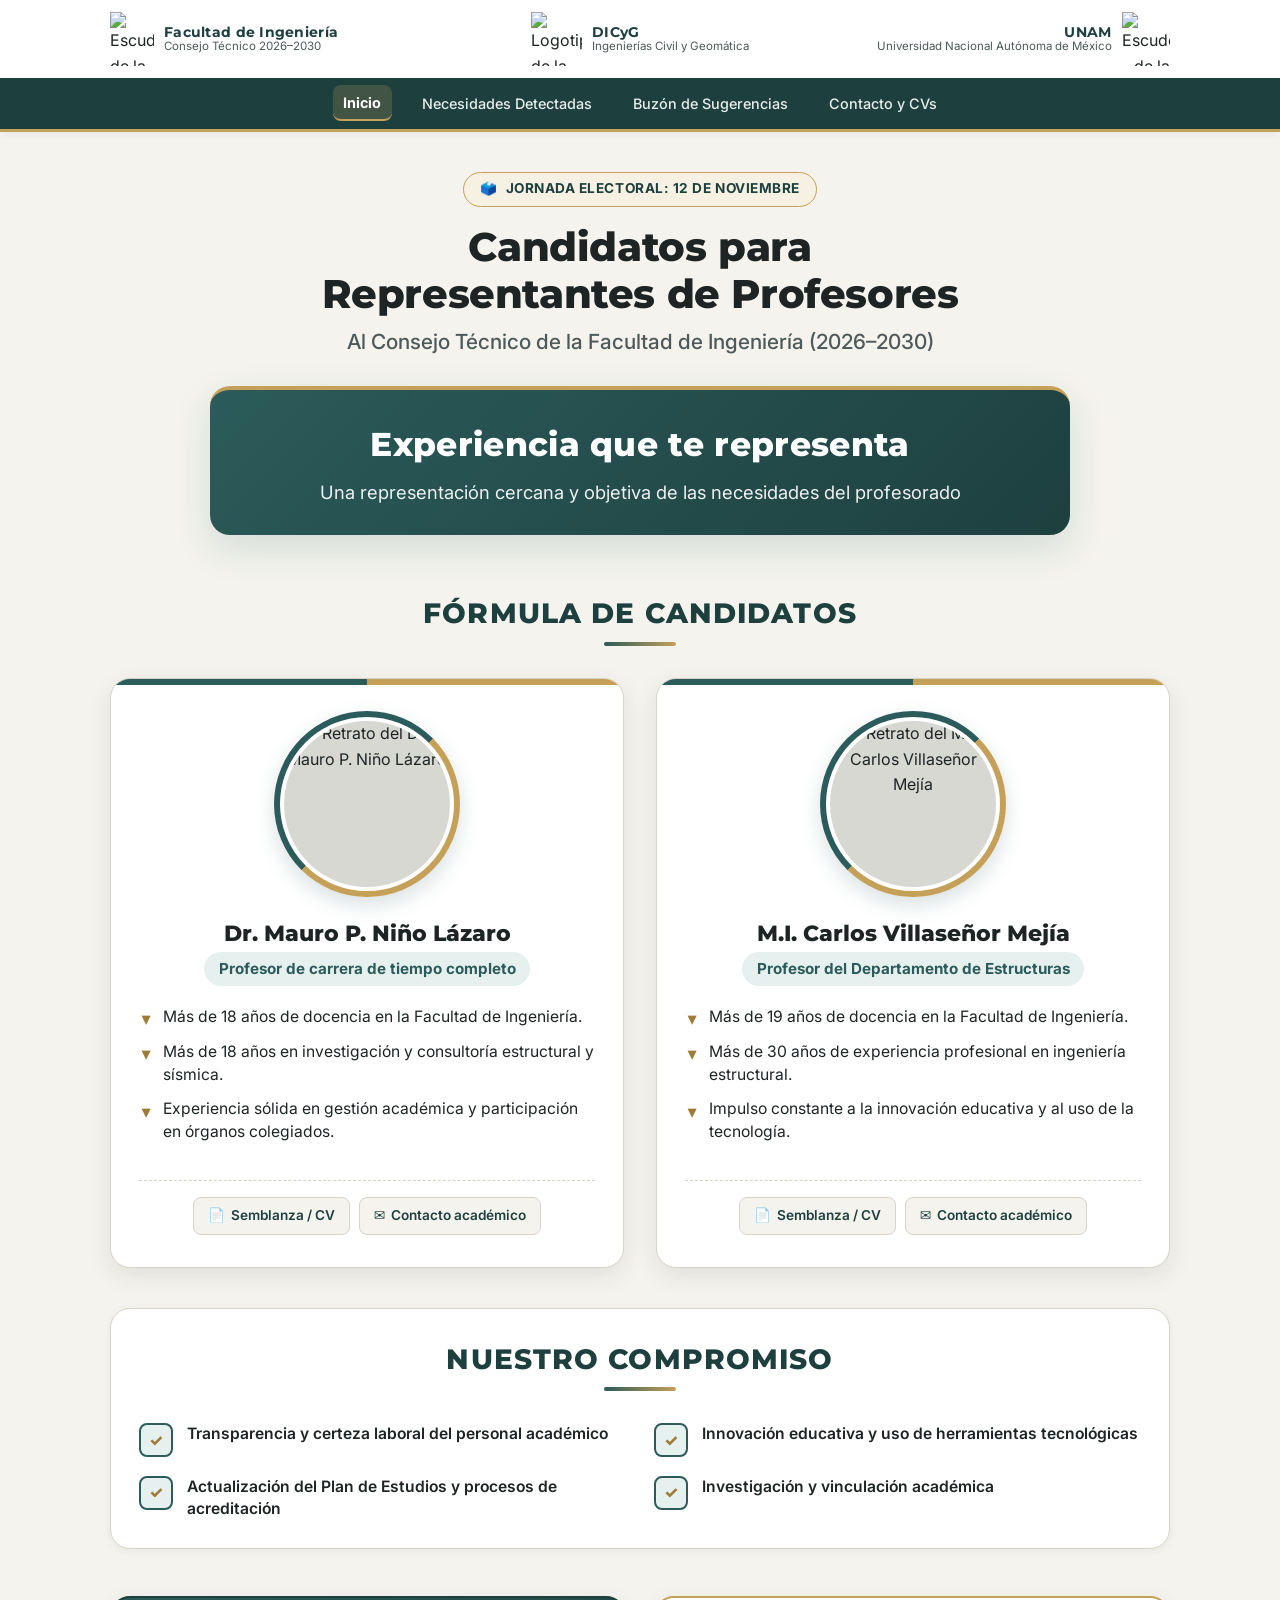
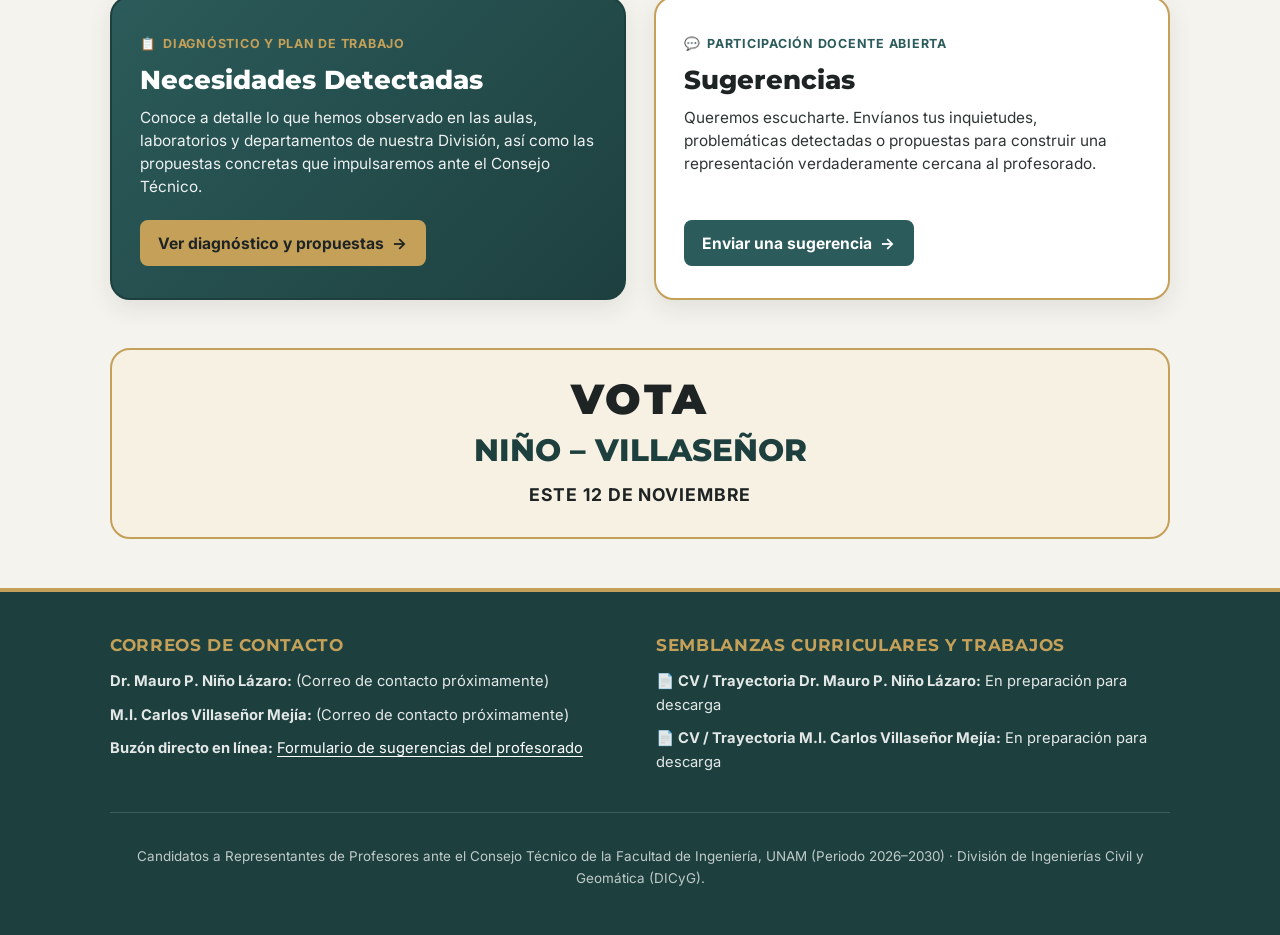
==== index.html @ a03ecf2c "Implementar micro-animaciones, hover states y scroll reveals fluidos" ====
<!DOCTYPE html>
<html lang="es-MX">
<head>
  <meta charset="UTF-8">
  <meta name="viewport" content="width=device-width, initial-scale=1.0">
  <title>Niño – Villaseñor | Candidatos a Representantes de Profesores al Consejo Técnico FI-UNAM (2026–2030)</title>
  <meta name="description" content="Dr. Mauro P. Niño Lázaro y M.I. Carlos Villaseñor Mejía, candidatos para Representantes de Profesores al Consejo Técnico de la Facultad de Ingeniería UNAM (2026-2030). Experiencia que te representa.">
  <link rel="preconnect" href="https://fonts.googleapis.com">
  <link rel="preconnect" href="https://fonts.gstatic.com" crossorigin>
  <link href="https://fonts.googleapis.com/css2?family=Inter:wght@400;500;600;700&family=Montserrat:wght@700;800;900&display=swap" rel="stylesheet">
  <link rel="stylesheet" href="css/styles.css">
</head>
<body>
  <a class="skip-link" href="#contenido-principal">Saltar al contenido principal</a>

  <!-- 1. ENCABEZADO INSTITUCIONAL: Logos FI | DICyG | UNAM -->
  <header class="institutional-header">
    <div class="container logos-bar">
      <div class="logo-item logo-item--left">
        <img
          src="imagenes/fi.png"
          alt="Escudo de la Facultad de Ingeniería UNAM"
          class="logo-img"
          width="402"
          height="497"
        >
        <div class="logo-label">
          <strong>Facultad de Ingeniería</strong>
          <span>Consejo Técnico 2026–2030</span>
        </div>
      </div>

      <div class="logo-item logo-item--center">
        <img
          src="imagenes/dicyg.png"
          alt="Logotipo de la División de Ingenierías Civil y Geomática (DICyG)"
          class="logo-img"
          width="433"
          height="461"
        >
        <div class="logo-label">
          <strong>DICyG</strong>
          <span>Ingenierías Civil y Geomática</span>
        </div>
      </div>

      <div class="logo-item logo-item--right">
        <img
          src="imagenes/Escudo-UNAM-escalable.svg"
          alt="Escudo de la Universidad Nacional Autónoma de México"
          class="logo-img"
          width="1024"
          height="1151"
        >
        <div class="logo-label">
          <strong>UNAM</strong>
          <span>Universidad Nacional Autónoma de México</span>
        </div>
      </div>
    </div>

    <nav class="site-nav" aria-label="Navegación principal">
      <div class="container site-nav__inner">
        <a href="index.html" aria-current="page">Inicio</a>
        <a href="necesidades.html">Necesidades Detectadas</a>
        <a href="sugerencias.html">Buzón de Sugerencias</a>
        <a href="#contacto">Contacto y CVs</a>
      </div>
    </nav>
  </header>

  <main id="contenido-principal">
    <!-- 2. HERO / INFORMACIÓN DEL FLYER Y ESLOGAN -->
    <section class="hero container" aria-labelledby="titulo-campana">
      <div class="hero__eyebrow">
        <span aria-hidden="true">🗳️</span> Jornada Electoral: 12 de noviembre
      </div>
      <h1 id="titulo-campana" class="hero__title">
        Candidatos para Representantes de Profesores
      </h1>
      <p class="hero__subtitle">
        Al Consejo Técnico de la Facultad de Ingeniería (2026–2030)
      </p>

      <div class="slogan-banner">
        <h2 class="slogan-banner__title">Experiencia que te representa</h2>
        <p class="slogan-banner__text">
          Una representación cercana y objetiva de las necesidades del profesorado
        </p>
      </div>
    </section>

    <!-- 3. FICHAS DE CANDIDATOS: Foto arriba + Datos abajo -->
    <section class="candidates-section container" aria-labelledby="titulo-candidatos">
      <div class="section-heading">
        <h2 id="titulo-candidatos" class="section-heading__title">Fórmula de Candidatos</h2>
        <div class="section-heading__line" aria-hidden="true"></div>
      </div>

      <div class="candidates-grid">
        <!-- Candidato 1: Dr. Mauro P. Niño Lázaro -->
        <article class="candidate-card reveal reveal-delay-1">
          <div class="candidate-photo-wrap">
            <img
              src="imagenes/Drmaurop.png"
              alt="Retrato del Dr. Mauro P. Niño Lázaro"
              class="candidate-photo"
              fetchpriority="high"
              width="569"
              height="571"
            >
          </div>
          <h3 class="candidate-name">Dr. Mauro P. Niño Lázaro</h3>
          <p class="candidate-role">Profesor de carrera de tiempo completo</p>

          <ul class="candidate-bio-list">
            <li>Más de 18 años de docencia en la Facultad de Ingeniería.</li>
            <li>Más de 18 años en investigación y consultoría estructural y sísmica.</li>
            <li>Experiencia sólida en gestión académica y participación en órganos colegiados.</li>
          </ul>

          <div class="candidate-links">
            <!-- Reemplazar href cuando se cuente con el archivo PDF del CV y el correo definitivo -->
            <a href="#contacto" class="chip-link">
              <span aria-hidden="true">📄</span> Semblanza / CV
            </a>
            <a href="#contacto" class="chip-link">
              <span aria-hidden="true">✉️</span> Contacto académico
            </a>
          </div>
        </article>

        <!-- Candidato 2: M.I. Carlos Villaseñor Mejía -->
        <article class="candidate-card reveal reveal-delay-2">
          <div class="candidate-photo-wrap">
            <img
              src="imagenes/villasenor.jpg"
              alt="Retrato del M.I. Carlos Villaseñor Mejía"
              class="candidate-photo"
              width="133"
              height="130"
            >
          </div>
          <h3 class="candidate-name">M.I. Carlos Villaseñor Mejía</h3>
          <p class="candidate-role">Profesor del Departamento de Estructuras</p>

          <ul class="candidate-bio-list">
            <li>Más de 19 años de docencia en la Facultad de Ingeniería.</li>
            <li>Más de 30 años de experiencia profesional en ingeniería estructural.</li>
            <li>Impulso constante a la innovación educativa y al uso de la tecnología.</li>
          </ul>

          <div class="candidate-links">
            <!-- Reemplazar href cuando se cuente con el archivo PDF del CV y el correo definitivo -->
            <a href="#contacto" class="chip-link">
              <span aria-hidden="true">📄</span> Semblanza / CV
            </a>
            <a href="#contacto" class="chip-link">
              <span aria-hidden="true">✉️</span> Contacto académico
            </a>
          </div>
        </article>
      </div>
    </section>

    <!-- 4. RESUMEN DE NUESTRO COMPROMISO -->
    <section class="container" aria-labelledby="titulo-compromiso">
      <div class="commitments-strip reveal">
        <div class="section-heading">
          <h2 id="titulo-compromiso" class="section-heading__title">Nuestro Compromiso</h2>
          <div class="section-heading__line" aria-hidden="true"></div>
        </div>

        <div class="commitments-grid">
          <div class="commitment-item">
            <span class="commitment-icon" aria-hidden="true">✓</span>
            <p class="commitment-text">Transparencia y certeza laboral del personal académico</p>
          </div>
          <div class="commitment-item">
            <span class="commitment-icon" aria-hidden="true">✓</span>
            <p class="commitment-text">Innovación educativa y uso de herramientas tecnológicas</p>
          </div>
          <div class="commitment-item">
            <span class="commitment-icon" aria-hidden="true">✓</span>
            <p class="commitment-text">Actualización del Plan de Estudios y procesos de acreditación</p>
          </div>
          <div class="commitment-item">
            <span class="commitment-icon" aria-hidden="true">✓</span>
            <p class="commitment-text">Investigación y vinculación académica</p>
          </div>
        </div>
      </div>
    </section>

    <!-- 5. LOS DOS BOTONES PRINCIPALES (Necesidades Detectadas | Sugerencias) -->
    <section class="cta-buttons-section container" aria-labelledby="titulo-acciones">
      <h2 id="titulo-acciones" class="visually-hidden">Explora nuestras propuestas y participa</h2>

      <div class="cta-dual-grid">
        <!-- Botón 1: Necesidades Detectadas -->
        <a href="necesidades.html" class="action-card-btn action-card-btn--primary reveal reveal-delay-1">
          <div>
            <span class="action-card-btn__badge">
              <span aria-hidden="true">📋</span> Diagnóstico y Plan de Trabajo
            </span>
            <h3 class="action-card-btn__title">Necesidades Detectadas</h3>
            <p class="action-card-btn__desc">
              Conoce a detalle lo que hemos observado en las aulas, laboratorios y departamentos de nuestra División, así como las propuestas concretas que impulsaremos ante el Consejo Técnico.
            </p>
          </div>
          <span class="action-card-btn__cta">
            Ver diagnóstico y propuestas <span aria-hidden="true">→</span>
          </span>
        </a>

        <!-- Botón 2: Sugerencias -->
        <a href="sugerencias.html" class="action-card-btn action-card-btn--secondary reveal reveal-delay-2">
          <div>
            <span class="action-card-btn__badge">
              <span aria-hidden="true">💬</span> Participación Docente Abierta
            </span>
            <h3 class="action-card-btn__title">Sugerencias</h3>
            <p class="action-card-btn__desc">
              Queremos escucharte. Envíanos tus inquietudes, problemáticas detectadas o propuestas para construir una representación verdaderamente cercana al profesorado.
            </p>
          </div>
          <span class="action-card-btn__cta">
            Enviar una sugerencia <span aria-hidden="true">→</span>
          </span>
        </a>
      </div>
    </section>

    <!-- 6. LLAMADO AL VOTO -->
    <section class="container" aria-label="Recordatorio de jornada electoral">
      <div class="vote-callout reveal">
        <p class="vote-callout__vota">VOTA</p>
        <p class="vote-callout__names">NIÑO – VILLASEÑOR</p>
        <p class="vote-callout__date">Este 12 de noviembre</p>
      </div>
    </section>
  </main>

  <!-- 7. PIE DE PÁGINA: Correos de contacto y CVs / Trabajos -->
  <footer id="contacto" class="site-footer">
    <div class="container">
      <div class="footer-grid">
        <div class="footer-col">
          <h3>Correos de Contacto</h3>
          <!-- INSTRUCCIÓN: Reemplaza los correos provisionales por los oficiales cuando los tengas -->
          <ul class="footer-contact-list">
            <li>
              <strong>Dr. Mauro P. Niño Lázaro:</strong>
              <span>(Correo de contacto próximamente)</span>
            </li>
            <li>
              <strong>M.I. Carlos Villaseñor Mejía:</strong>
              <span>(Correo de contacto próximamente)</span>
            </li>
            <li>
              <strong>Buzón directo en línea:</strong>
              <a href="sugerencias.html">Formulario de sugerencias del profesorado</a>
            </li>
          </ul>
        </div>

        <div class="footer-col">
          <h3>Semblanzas Curriculares y Trabajos</h3>
          <!-- INSTRUCCIÓN: Coloca los archivos PDF en una carpeta documentos/ y actualiza el atributo href -->
          <ul class="footer-contact-list">
            <li>
              <span aria-hidden="true">📄</span>
              <strong>CV / Trayectoria Dr. Mauro P. Niño Lázaro:</strong>
              <span>En preparación para descarga</span>
            </li>
            <li>
              <span aria-hidden="true">📄</span>
              <strong>CV / Trayectoria M.I. Carlos Villaseñor Mejía:</strong>
              <span>En preparación para descarga</span>
            </li>
          </ul>
        </div>
      </div>

      <div class="footer-bottom">
        <p>
          Candidatos a Representantes de Profesores ante el Consejo Técnico de la Facultad de Ingeniería, UNAM (Periodo 2026–2030) · División de Ingenierías Civil y Geomática (DICyG).
        </p>
      </div>
    </div>
  </footer>

  <script src="js/main.js" defer></script>
</body>
</html>
---- css/styles.css ----
/* ==========================================================================
   Candidatura Consejo Técnico FI-UNAM (2026-2030) | Niño – Villaseñor
   Identidad visual basada en el flyer oficial de campaña
   ========================================================================== */

:root {
  /* Paleta oficial del flyer */
  --bg-cream: #f4f3ee;
  --bg-card: #ffffff;
  --bg-subtle: #eae8df;
  --teal-primary: #2b5b5a;
  --teal-dark: #1d403f;
  --teal-light: #e6f0ef;
  --gold-accent: #c5a059;
  --gold-dark: #9e7b36;
  --gold-light: #f7f1e3;
  --unam-red: #c8102e;
  --text-main: #1e2424;
  --text-muted: #4e5959;
  --border-color: #d6d3c7;

  /* Estados de validación (Modern Web Guidance) */
  --error-color: #d93025;
  --error-bg: #fce8e6;
  --valid-color: #188038;
  --focus-ring: #1d403f;

  /* Tipografía y espaciado */
  --font-sans: 'Inter', system-ui, -apple-system, BlinkMacSystemFont, 'Segoe UI', Roboto, sans-serif;
  --font-display: 'Montserrat', system-ui, -apple-system, BlinkMacSystemFont, 'Segoe UI', sans-serif;
  --radius-sm: 8px;
  --radius-md: 14px;
  --radius-lg: 20px;
  --shadow-sm: 0 2px 8px rgba(30, 36, 36, 0.06);
  --shadow-md: 0 8px 24px rgba(30, 36, 36, 0.09);
  --shadow-lg: 0 14px 36px rgba(43, 91, 90, 0.15);
  --max-width: 1060px;
}

*,
*::before,
*::after {
  box-sizing: border-box;
}

html {
  scroll-behavior: smooth;
  scroll-padding-block-start: 5rem;
}

body {
  margin: 0;
  font-family: var(--font-sans);
  font-size: 1rem;
  line-height: 1.6;
  color: var(--text-main);
  background-color: var(--bg-cream);
  -webkit-font-smoothing: antialiased;
}

/* Accesibilidad: Enlace para saltar al contenido */
.skip-link {
  position: absolute;
  inset-block-start: -100px;
  inset-inline-start: 1rem;
  background: var(--teal-dark);
  color: #ffffff;
  padding: 0.75rem 1.25rem;
  border-radius: var(--radius-sm);
  text-decoration: none;
  font-weight: 600;
  z-index: 1000;
  transition: inset-block-start 0.2s ease;
}

.skip-link:focus {
  inset-block-start: 1rem;
}

/* Utilidad canónica .visually-hidden (Modern Web Guidance `forms`) */
.visually-hidden {
  position: absolute;
  clip-path: inset(50%);
  overflow: hidden;
  width: 1px;
  height: 1px;
  margin: -1px;
  padding: 0;
  border: 0;
  white-space: nowrap;
}

/* Contenedor general */
.container {
  width: min(100% - 2rem, var(--max-width));
  margin-inline: auto;
}

/* ==========================================================================
   1. Barra Superior Institucional (Logos: FI | DICyG | UNAM)
   ========================================================================== */
.institutional-header {
  background-color: var(--bg-card);
  border-block-end: 3px solid var(--gold-accent);
  box-shadow: var(--shadow-sm);
  position: sticky;
  inset-block-start: 0;
  z-index: 100;
}

.logos-bar {
  display: grid;
  grid-template-columns: 1fr auto 1fr;
  align-items: center;
  gap: 1rem;
  padding-block: 0.75rem;
}

.logo-item {
  display: flex;
  align-items: center;
  gap: 0.65rem;
  text-decoration: none;
  color: var(--text-main);
  transition: transform 0.25s cubic-bezier(0.16, 1, 0.3, 1);
}

.logo-item:hover {
  transform: translateY(-2px);
}

.logo-item--left {
  justify-self: start;
}

.logo-item--center {
  justify-self: center;
}

.logo-item--right {
  justify-self: end;
  flex-direction: row-reverse;
  text-align: right;
}

.logo-img {
  width: auto;
  height: 54px;
  object-fit: contain;
  display: block;
  transition: transform 0.25s cubic-bezier(0.16, 1, 0.3, 1);
}

.logo-item:hover .logo-img {
  transform: scale(1.06);
}

.logo-label {
  display: flex;
  flex-direction: column;
  line-height: 1.2;
}

.logo-label strong {
  font-family: var(--font-display);
  font-size: 0.85rem;
  font-weight: 700;
  letter-spacing: 0.02em;
  color: var(--teal-dark);
}

.logo-label span {
  font-size: 0.72rem;
  color: var(--text-muted);
}

/* Sub-barra de navegación rápida */
.site-nav {
  background-color: var(--teal-dark);
  color: #ffffff;
  font-size: 0.9rem;
}

.site-nav__inner {
  display: flex;
  align-items: center;
  justify-content: center;
  flex-wrap: wrap;
  gap: 0.25rem 1.25rem;
  padding-block: 0.45rem;
}

.site-nav a {
  color: rgba(255, 255, 255, 0.9);
  text-decoration: none;
  padding: 0.35rem 0.65rem;
  border-radius: var(--radius-sm);
  font-weight: 500;
  transition: background-color 0.2s ease, color 0.2s ease;
}

.site-nav a:hover,
.site-nav a[aria-current="page"] {
  background-color: rgba(197, 160, 89, 0.22);
  color: #ffffff;
}

.site-nav a[aria-current="page"] {
  font-weight: 700;
  border-block-end: 2px solid var(--gold-accent);
}

/* ==========================================================================
   Micro-animaciones, Transiciones Fluidas y Scroll Reveals
   Cumple con Modern Web Guidance: `motion`, `scroll-entry-exit-effects`
   ========================================================================== */

@keyframes fadeInUp {
  from {
    opacity: 0;
    transform: translateY(22px);
  }
  to {
    opacity: 1;
    transform: translateY(0);
  }
}

@keyframes fadeIn {
  from {
    opacity: 0;
  }
  to {
    opacity: 1;
  }
}

@keyframes floatGentle {
  0%, 100% {
    transform: translateY(0);
  }
  50% {
    transform: translateY(-3px);
  }
}

@keyframes pulseBorder {
  0%, 100% {
    border-color: var(--gold-accent);
    box-shadow: 0 4px 18px rgba(197, 160, 89, 0.2);
  }
  50% {
    border-color: var(--gold-dark);
    box-shadow: 0 8px 24px rgba(197, 160, 89, 0.38);
  }
}

/* Scroll Reveal System */
.reveal {
  opacity: 0;
  transform: translateY(28px);
  transition: opacity 0.65s cubic-bezier(0.16, 1, 0.3, 1),
              transform 0.65s cubic-bezier(0.16, 1, 0.3, 1);
  will-change: opacity, transform;
}

.reveal.is-revealed {
  opacity: 1;
  transform: translateY(0);
}

.reveal-delay-1 { transition-delay: 0.12s; }
.reveal-delay-2 { transition-delay: 0.24s; }
.reveal-delay-3 { transition-delay: 0.36s; }

/* 2. Hero / Encabezado del Flyer y Eslogan */
.hero {
  padding-block: 2.5rem 1.5rem;
  text-align: center;
  position: relative;
}

.hero__eyebrow {
  display: inline-flex;
  align-items: center;
  gap: 0.5rem;
  background-color: var(--gold-light);
  color: var(--teal-dark);
  border: 1px solid var(--gold-accent);
  padding: 0.35rem 1rem;
  border-radius: 999px;
  font-size: 0.85rem;
  font-weight: 700;
  letter-spacing: 0.04em;
  text-transform: uppercase;
  margin-block-end: 1rem;
  animation: fadeIn 0.6s ease-out backwards, floatGentle 4s ease-in-out infinite 0.7s;
}

.hero__title {
  font-family: var(--font-display);
  font-size: clamp(1.65rem, 3.8vw, 2.5rem);
  font-weight: 800;
  line-height: 1.18;
  color: var(--text-main);
  margin: 0 auto 0.5rem;
  max-width: 24ch;
  letter-spacing: -0.01em;
  animation: fadeInUp 0.7s cubic-bezier(0.16, 1, 0.3, 1) backwards;
  animation-delay: 0.1s;
}

.hero__subtitle {
  font-size: clamp(1.05rem, 2.2vw, 1.3rem);
  color: var(--text-muted);
  margin: 0 auto 1.75rem;
  max-width: 48ch;
  font-weight: 500;
  animation: fadeInUp 0.7s cubic-bezier(0.16, 1, 0.3, 1) backwards;
  animation-delay: 0.2s;
}

/* Franja verde petróleo del flyer ("Experiencia que te representa") */
.slogan-banner {
  background: linear-gradient(135deg, var(--teal-primary) 0%, var(--teal-dark) 100%);
  color: #ffffff;
  padding: 1.75rem 1.5rem;
  border-radius: var(--radius-lg);
  box-shadow: var(--shadow-lg);
  border-block-start: 4px solid var(--gold-accent);
  max-width: 860px;
  margin-inline: auto;
  animation: fadeInUp 0.8s cubic-bezier(0.16, 1, 0.3, 1) backwards;
  animation-delay: 0.3s;
  transition: transform 0.3s ease, box-shadow 0.3s ease;
}

.slogan-banner:hover {
  transform: translateY(-3px);
  box-shadow: 0 16px 42px rgba(43, 91, 90, 0.25);
}

.slogan-banner__title {
  font-family: var(--font-display);
  font-size: clamp(1.45rem, 3vw, 2.05rem);
  font-weight: 800;
  margin: 0 0 0.45rem;
  letter-spacing: 0.01em;
}

.slogan-banner__text {
  font-size: clamp(1rem, 2vw, 1.15rem);
  margin: 0;
  color: rgba(255, 255, 255, 0.92);
  max-width: 54ch;
  margin-inline: auto;
}

/* ==========================================================================
   3. Tarjetas de Candidatos (Foto arriba + Datos abajo)
   ========================================================================== */
.candidates-section {
  padding-block: 2rem 2.5rem;
}

.section-heading {
  text-align: center;
  margin-block-end: 2rem;
}

.section-heading__title {
  font-family: var(--font-display);
  font-size: clamp(1.35rem, 2.6vw, 1.75rem);
  font-weight: 800;
  color: var(--teal-dark);
  margin: 0 0 0.35rem;
  text-transform: uppercase;
  letter-spacing: 0.04em;
}

.section-heading__line {
  width: 72px;
  height: 4px;
  background: linear-gradient(90deg, var(--teal-primary), var(--gold-accent));
  margin-inline: auto;
  border-radius: 2px;
}

.candidates-grid {
  display: grid;
  grid-template-columns: repeat(2, 1fr);
  gap: 2rem;
  align-items: stretch;
}

.candidate-card {
  background-color: var(--bg-card);
  border-radius: var(--radius-lg);
  border: 1px solid var(--border-color);
  box-shadow: var(--shadow-md);
  padding: 2rem 1.75rem;
  display: flex;
  flex-direction: column;
  align-items: center;
  text-align: center;
  position: relative;
  overflow: hidden;
  transition: transform 0.3s cubic-bezier(0.16, 1, 0.3, 1),
              box-shadow 0.3s ease,
              border-color 0.3s ease;
}

.candidate-card::before {
  content: "";
  position: absolute;
  inset-block-start: 0;
  inset-inline: 0;
  height: 6px;
  background: linear-gradient(90deg, var(--teal-primary) 50%, var(--gold-accent) 50%);
  transition: height 0.25s ease;
}

.candidate-card:hover {
  transform: translateY(-6px);
  box-shadow: 0 16px 36px rgba(43, 91, 90, 0.18);
  border-color: var(--gold-accent);
}

.candidate-card:hover::before {
  height: 8px;
}

/* Contenedor de retrato con marco inspirado en el hexágono bicolor del flyer */
.candidate-photo-wrap {
  position: relative;
  width: 186px;
  height: 186px;
  margin-block-end: 1.35rem;
  padding: 6px;
  border-radius: 50%;
  background: linear-gradient(135deg, var(--teal-primary) 0%, var(--teal-primary) 50%, var(--gold-accent) 50%, var(--gold-accent) 100%);
  box-shadow: 0 8px 20px rgba(43, 91, 90, 0.18);
  transition: transform 0.35s cubic-bezier(0.16, 1, 0.3, 1),
              box-shadow 0.35s ease;
}

.candidate-card:hover .candidate-photo-wrap {
  transform: scale(1.04);
  box-shadow: 0 14px 28px rgba(43, 91, 90, 0.26);
}

.candidate-photo {
  width: 100%;
  height: 100%;
  border-radius: 50%;
  object-fit: cover;
  background-color: #d8d8d2;
  border: 4px solid var(--bg-card);
  display: block;
  transition: transform 0.35s ease;
}

.candidate-card:hover .candidate-photo {
  transform: scale(1.02);
}

.candidate-name {
  font-family: var(--font-display);
  font-size: 1.4rem;
  font-weight: 800;
  color: var(--text-main);
  margin: 0 0 0.35rem;
  line-height: 1.25;
}

.candidate-role {
  font-size: 0.95rem;
  font-weight: 700;
  color: var(--teal-primary);
  background-color: var(--teal-light);
  padding: 0.3rem 0.9rem;
  border-radius: 999px;
  margin: 0 0 1.25rem;
}

/* Lista de datos / trayectoria debajo de la foto */
.candidate-bio-list {
  list-style: none;
  padding: 0;
  margin: 0 0 1.5rem;
  text-align: left;
  width: 100%;
  flex-grow: 1;
}

.candidate-bio-list li {
  position: relative;
  padding-inline-start: 1.5rem;
  margin-block-end: 0.75rem;
  font-size: 0.98rem;
  color: var(--text-main);
  line-height: 1.45;
}

.candidate-bio-list li::before {
  content: "▾";
  position: absolute;
  inset-inline-start: 0.15rem;
  inset-block-start: -0.05rem;
  color: var(--gold-dark);
  font-size: 1.15rem;
  font-weight: 700;
}

/* Pie de cada tarjeta: enlaces a CV y contacto */
.candidate-links {
  display: flex;
  flex-wrap: wrap;
  gap: 0.6rem;
  justify-content: center;
  width: 100%;
  padding-block-start: 1rem;
  border-block-start: 1px dashed var(--border-color);
}

.chip-link {
  display: inline-flex;
  align-items: center;
  gap: 0.4rem;
  font-size: 0.85rem;
  font-weight: 600;
  padding: 0.45rem 0.85rem;
  border-radius: var(--radius-sm);
  text-decoration: none;
  color: var(--teal-dark);
  background-color: var(--bg-cream);
  border: 1px solid var(--border-color);
  transition: background-color 0.2s ease, border-color 0.2s ease;
}

.chip-link:hover {
  background-color: var(--gold-light);
  border-color: var(--gold-accent);
}

/* ==========================================================================
   4. Resumen de "Nuestro Compromiso" (4 Ejes del Flyer)
   ========================================================================== */
.commitments-strip {
  background-color: var(--bg-card);
  border-radius: var(--radius-lg);
  border: 1px solid var(--border-color);
  padding: 1.75rem;
  margin-block-end: 2.5rem;
  box-shadow: var(--shadow-sm);
}

.commitments-grid {
  display: grid;
  grid-template-columns: repeat(2, 1fr);
  gap: 1.15rem 1.75rem;
}

.commitment-item {
  display: flex;
  align-items: flex-start;
  gap: 0.85rem;
  transition: transform 0.25s ease;
}

.commitment-item:hover {
  transform: translateX(4px);
}

.commitment-icon {
  flex-shrink: 0;
  width: 34px;
  height: 34px;
  border-radius: 8px;
  background-color: var(--teal-light);
  border: 2px solid var(--teal-primary);
  color: var(--gold-dark);
  display: inline-flex;
  align-items: center;
  justify-content: center;
  font-weight: 800;
  font-size: 1rem;
  transition: transform 0.25s cubic-bezier(0.16, 1, 0.3, 1),
              background-color 0.25s ease,
              border-color 0.25s ease,
              color 0.25s ease;
}

.commitment-item:hover .commitment-icon {
  transform: scale(1.15) rotate(6deg);
  background-color: var(--gold-light);
  border-color: var(--gold-accent);
  color: var(--teal-dark);
}

.commitment-text {
  font-size: 0.98rem;
  font-weight: 600;
  color: var(--text-main);
  margin: 0;
  line-height: 1.4;
}

/* ==========================================================================
   5. Los 2 Botones Principales (Necesidades Detectadas | Sugerencias)
   ========================================================================== */
.cta-buttons-section {
  padding-block: 0.5rem 3rem;
}

.cta-dual-grid {
  display: grid;
  grid-template-columns: repeat(2, 1fr);
  gap: 1.75rem;
}

.action-card-btn {
  display: flex;
  flex-direction: column;
  justify-content: space-between;
  text-decoration: none;
  padding: 2rem 1.75rem;
  border-radius: var(--radius-lg);
  transition: transform 0.3s cubic-bezier(0.16, 1, 0.3, 1),
              box-shadow 0.3s ease;
  min-height: 220px;
  position: relative;
  overflow: hidden;
}

.action-card-btn--primary {
  background: linear-gradient(135deg, var(--teal-primary) 0%, var(--teal-dark) 100%);
  color: #ffffff;
  border: 2px solid var(--teal-dark);
  box-shadow: var(--shadow-md);
}

.action-card-btn--secondary {
  background-color: var(--bg-card);
  color: var(--text-main);
  border: 2px solid var(--gold-accent);
  box-shadow: var(--shadow-md);
}

.action-card-btn:hover {
  transform: translateY(-6px);
  box-shadow: 0 18px 40px rgba(43, 91, 90, 0.2);
}

.action-card-btn__badge {
  display: inline-flex;
  align-items: center;
  gap: 0.4rem;
  font-size: 0.78rem;
  font-weight: 700;
  text-transform: uppercase;
  letter-spacing: 0.06em;
  margin-block-end: 0.65rem;
  transition: transform 0.25s ease;
}

.action-card-btn:hover .action-card-btn__badge {
  transform: translateX(2px);
}

.action-card-btn--primary .action-card-btn__badge {
  color: var(--gold-accent);
}

.action-card-btn--secondary .action-card-btn__badge {
  color: var(--teal-primary);
}

.action-card-btn__title {
  font-family: var(--font-display);
  font-size: clamp(1.35rem, 2.5vw, 1.65rem);
  font-weight: 800;
  margin: 0 0 0.6rem;
  line-height: 1.2;
}

.action-card-btn__desc {
  font-size: 0.96rem;
  margin: 0 0 1.4rem;
  opacity: 0.92;
  line-height: 1.5;
}

.action-card-btn__cta {
  display: inline-flex;
  align-items: center;
  gap: 0.5rem;
  font-weight: 700;
  font-size: 0.98rem;
  padding: 0.65rem 1.15rem;
  border-radius: var(--radius-sm);
  align-self: flex-start;
  transition: transform 0.2s ease, background-color 0.2s ease;
}

.action-card-btn__cta span[aria-hidden="true"] {
  display: inline-block;
  transition: transform 0.25s cubic-bezier(0.16, 1, 0.3, 1);
}

.action-card-btn--primary .action-card-btn__cta {
  background-color: var(--gold-accent);
  color: #1e2424;
}

.action-card-btn--secondary .action-card-btn__cta {
  background-color: var(--teal-primary);
  color: #ffffff;
}

.action-card-btn:hover .action-card-btn__cta {
  transform: translateX(4px);
}

.action-card-btn:hover .action-card-btn__cta span[aria-hidden="true"] {
  transform: translateX(4px);
}

/* ==========================================================================
   6. Banner de Votación y Pie de Página (Correos + CVs)
   ========================================================================== */
.vote-callout {
  text-align: center;
  background-color: var(--gold-light);
  border: 2px solid var(--gold-accent);
  border-radius: var(--radius-lg);
  padding: 1.75rem 1.25rem;
  margin-block-end: 3rem;
  animation: pulseBorder 4s ease-in-out infinite;
  transition: transform 0.3s ease, box-shadow 0.3s ease;
}

.vote-callout:hover {
  transform: translateY(-3px) scale(1.01);
}

.vote-callout__vota {
  font-family: var(--font-display);
  font-size: clamp(1.8rem, 4vw, 2.6rem);
  font-weight: 900;
  color: var(--text-main);
  letter-spacing: 0.06em;
  margin: 0;
  line-height: 1.05;
}

.vote-callout__names {
  font-family: var(--font-display);
  font-size: clamp(1.35rem, 3vw, 1.95rem);
  font-weight: 800;
  color: var(--teal-dark);
  margin: 0.25rem 0;
}

.vote-callout__date {
  font-size: 1.1rem;
  font-weight: 700;
  color: var(--text-main);
  letter-spacing: 0.05em;
  text-transform: uppercase;
  margin: 0.35rem 0 0;
}

.site-footer {
  background-color: var(--teal-dark);
  color: rgba(255, 255, 255, 0.88);
  padding-block: 2.5rem 2rem;
  border-block-start: 4px solid var(--gold-accent);
}

.footer-grid {
  display: grid;
  grid-template-columns: repeat(2, 1fr);
  gap: 2rem;
  margin-block-end: 1.75rem;
}

.footer-col h3 {
  font-family: var(--font-display);
  font-size: 1.05rem;
  color: var(--gold-accent);
  margin: 0 0 0.75rem;
  text-transform: uppercase;
  letter-spacing: 0.04em;
}

.footer-contact-list {
  list-style: none;
  padding: 0;
  margin: 0;
}

.footer-contact-list li {
  margin-block-end: 0.6rem;
  font-size: 0.92rem;
}

.footer-contact-list a {
  color: #ffffff;
  text-decoration: underline;
  text-underline-offset: 3px;
}

.footer-bottom {
  text-align: center;
  padding-block-start: 1.25rem;
  border-block-start: 1px solid rgba(255, 255, 255, 0.15);
  font-size: 0.84rem;
  color: rgba(255, 255, 255, 0.72);
}

/* ==========================================================================
   7. Páginas Internas: Necesidades Detectadas (`necesidades.html`)
   ========================================================================== */
.page-hero {
  background: linear-gradient(135deg, var(--teal-primary) 0%, var(--teal-dark) 100%);
  color: #ffffff;
  padding-block: 2.5rem;
  margin-block-end: 2.25rem;
  border-block-end: 4px solid var(--gold-accent);
}

.page-hero__back {
  display: inline-flex;
  align-items: center;
  gap: 0.4rem;
  color: var(--gold-light);
  text-decoration: none;
  font-size: 0.9rem;
  font-weight: 600;
  margin-block-end: 0.85rem;
}

.page-hero__back:hover {
  text-decoration: underline;
}

.page-hero__title {
  font-family: var(--font-display);
  font-size: clamp(1.6rem, 3.5vw, 2.3rem);
  font-weight: 800;
  margin: 0 0 0.5rem;
}

.page-hero__lead {
  font-size: 1.08rem;
  color: rgba(255, 255, 255, 0.92);
  max-width: 65ch;
  margin: 0;
}

.editorial-intro {
  background-color: var(--bg-card);
  border-inline-start: 5px solid var(--gold-accent);
  border-radius: var(--radius-md);
  padding: 1.5rem 1.75rem;
  margin-block-end: 2rem;
  box-shadow: var(--shadow-sm);
}

.editorial-intro p {
  margin: 0 0 0.85rem;
  font-size: 1.02rem;
}

.editorial-intro p:last-child {
  margin-block-end: 0;
}

.pillars-list {
  display: flex;
  flex-direction: column;
  gap: 1.5rem;
  margin-block-end: 2.5rem;
}

.pillar-card {
  background-color: var(--bg-card);
  border: 1px solid var(--border-color);
  border-radius: var(--radius-lg);
  padding: 1.75rem;
  box-shadow: var(--shadow-sm);
  transition: transform 0.3s cubic-bezier(0.16, 1, 0.3, 1),
              box-shadow 0.3s ease,
              border-color 0.3s ease;
}

.pillar-card:hover {
  transform: translateY(-4px);
  box-shadow: 0 14px 32px rgba(43, 91, 90, 0.14);
  border-color: var(--teal-primary);
}

.pillar-card__header {
  display: flex;
  align-items: center;
  gap: 0.9rem;
  margin-block-end: 1rem;
}

.pillar-card__num {
  width: 40px;
  height: 40px;
  border-radius: 10px;
  background-color: var(--teal-primary);
  color: #ffffff;
  font-family: var(--font-display);
  font-weight: 800;
  font-size: 1.1rem;
  display: inline-flex;
  align-items: center;
  justify-content: center;
  flex-shrink: 0;
  transition: transform 0.25s cubic-bezier(0.16, 1, 0.3, 1),
              background-color 0.25s ease,
              color 0.25s ease;
}

.pillar-card:hover .pillar-card__num {
  transform: scale(1.1) rotate(-4deg);
  background-color: var(--gold-accent);
  color: var(--text-main);
}

.pillar-card__title {
  font-family: var(--font-display);
  font-size: 1.25rem;
  font-weight: 800;
  color: var(--teal-dark);
  margin: 0;
}

.pillar-columns {
  display: grid;
  grid-template-columns: repeat(2, 1fr);
  gap: 1.25rem;
}

.pillar-box {
  padding: 1.15rem;
  border-radius: var(--radius-md);
}

.pillar-box--diagnosis {
  background-color: var(--bg-cream);
  border: 1px solid var(--border-color);
}

.pillar-box--proposal {
  background-color: var(--teal-light);
  border: 1px solid rgba(43, 91, 90, 0.25);
}

.pillar-box h3 {
  font-size: 0.88rem;
  text-transform: uppercase;
  letter-spacing: 0.05em;
  margin: 0 0 0.5rem;
  color: var(--teal-dark);
}

.pillar-box p,
.pillar-box ul {
  margin: 0;
  font-size: 0.95rem;
  color: var(--text-main);
}

.pillar-box ul {
  padding-inline-start: 1.2rem;
}

.pillar-box li {
  margin-block-end: 0.35rem;
}

/* ==========================================================================
   8. Formulario Integrado de Sugerencias (`sugerencias.html`)
   Cumple con Modern Web Guidance: `forms`, `validate-input-after-interaction`,
   `required-field-feedback` y `form-fields-automatically-fit-contents`
   ========================================================================== */
.form-card {
  background-color: var(--bg-card);
  border: 1px solid var(--border-color);
  border-radius: var(--radius-lg);
  padding: 2.25rem 2rem;
  box-shadow: var(--shadow-md);
  max-width: 720px;
  margin: 0 auto 3rem;
}

/* Incrustación de Google Forms */
.form-card--iframe {
  max-width: 820px;
  padding: 2rem 1.75rem;
}

.google-form-wrapper {
  position: relative;
  width: 100%;
  border-radius: var(--radius-md);
  overflow: hidden;
  background-color: #ffffff;
  border: 1px solid var(--border-color);
  box-shadow: inset 0 1px 3px rgba(0, 0, 0, 0.05);
}

.google-form-iframe {
  display: block;
  width: 100%;
  height: 850px;
  border: none;
  background-color: #ffffff;
}

.form-direct-link {
  text-align: center;
  margin-block-start: 1.25rem;
  font-size: 0.92rem;
  color: var(--text-muted);
}

.form-direct-link p {
  margin: 0;
}

.form-direct-link a {
  color: var(--teal-primary);
  font-weight: 600;
  text-decoration: underline;
  text-underline-offset: 3px;
}

.form-direct-link a:hover {
  color: var(--teal-dark);
}

@media (max-width: 600px) {
  .google-form-iframe {
    height: 1000px;
  }
}

/* Regla de proximidad Gestalt (`forms`): margen entre grupos > margen label-input */
.form-group {
  margin-block-end: 1.6rem;
}

.form-fieldset {
  border: 1px solid var(--border-color);
  border-radius: var(--radius-md);
  padding: 1.15rem 1.25rem;
  margin: 0 0 1.6rem;
  background-color: var(--bg-cream);
}

.form-fieldset legend {
  font-family: var(--font-display);
  font-weight: 700;
  font-size: 0.98rem;
  color: var(--teal-dark);
  padding-inline: 0.4rem;
}

.field-label {
  display: inline-block;
  font-weight: 700;
  font-size: 0.98rem;
  color: var(--text-main);
  margin-block-end: 0.25rem;
}

.required-star {
  color: var(--error-color);
  margin-inline-start: 0.15rem;
}

/* Hint siempre arriba del input para no ser tapado por popovers o teclado móvil */
.hint {
  display: block;
  color: var(--text-muted);
  font-size: 0.85rem;
  margin-block-end: 0.4rem;
}

/* Controles de texto con font-size >= 1rem y min-height >= 48px (`forms`) */
.form-input,
.form-textarea {
  font-family: var(--font-sans);
  font-size: 1rem;
  color: var(--text-main);
  background-color: #ffffff;
  border: 1.5px solid #8c9696;
  border-radius: var(--radius-sm);
  padding: 0.75rem 0.9rem;
  min-height: 48px;
  transition: border-color 0.15s ease, background-color 0.15s ease;
}

@media (pointer: coarse) {
  .form-input,
  .form-textarea {
    min-height: 52px;
  }
}

/* Auto-ajuste de campos (`form-fields-automatically-fit-contents`) */
.form-input {
  field-sizing: content;
  width: 100%;
  min-inline-size: 18ch;
  max-inline-size: 100%;
}

.form-textarea {
  field-sizing: content;
  height: auto;
  width: 100%;
  min-block-size: 4lh;
  max-block-size: 12lh;
  resize: vertical;
}

/* Foco de alto contraste accesible */
.form-input:focus-visible,
.form-textarea:focus-visible,
.radio-option input:focus-visible {
  outline: 3px solid var(--focus-ring);
  outline-offset: 2px;
}

/* Opciones radio visibles (1-5 opciones según matriz de decisión `forms`) */
.radio-grid {
  display: grid;
  grid-template-columns: repeat(auto-fit, minmax(210px, 1fr));
  gap: 0.65rem;
  margin-block-start: 0.35rem;
}

.radio-option {
  display: flex;
  align-items: center;
  gap: 0.6rem;
  background-color: #ffffff;
  border: 1.5px solid var(--border-color);
  border-radius: var(--radius-sm);
  padding: 0.65rem 0.85rem;
  min-height: 48px;
  cursor: pointer;
  font-weight: 500;
  font-size: 0.94rem;
  transition: border-color 0.15s ease, background-color 0.15s ease;
}

.radio-option:hover {
  border-color: var(--teal-primary);
  background-color: var(--teal-light);
}

.radio-option input[type="radio"] {
  accent-color: var(--teal-primary);
  width: 1.15rem;
  height: 1.15rem;
  margin: 0;
  flex-shrink: 0;
}

.radio-option:has(input:checked) {
  border-color: var(--teal-primary);
  background-color: var(--teal-light);
  font-weight: 700;
}

/* Validación diferida tras interacción (`:user-invalid` + fallback JS) */
.error-msg {
  display: none;
  color: var(--error-color);
  font-size: 0.875rem;
  font-weight: 600;
  margin-block-start: 0.35rem;
}

.form-input:user-invalid,
.form-textarea:user-invalid,
.form-input.user-invalid-fallback,
.form-textarea.user-invalid-fallback {
  border-color: var(--error-color);
  background-color: var(--error-bg);
}

.form-input:user-invalid + .error-msg,
.form-textarea:user-invalid + .error-msg,
.form-input.user-invalid-fallback + .error-msg,
.form-textarea.user-invalid-fallback + .error-msg {
  display: block;
}

.form-input:required:user-valid,
.form-textarea:required:user-valid,
.form-input:required.user-valid-fallback,
.form-textarea:required.user-valid-fallback {
  border-color: var(--valid-color);
  border-width: 2px;
}

/* Botón de envío */
.submit-btn {
  display: inline-flex;
  align-items: center;
  justify-content: center;
  gap: 0.6rem;
  width: 100%;
  min-height: 52px;
  background: linear-gradient(135deg, var(--teal-primary) 0%, var(--teal-dark) 100%);
  color: #ffffff;
  font-family: var(--font-display);
  font-size: 1.05rem;
  font-weight: 800;
  border: none;
  border-radius: var(--radius-sm);
  padding: 0.9rem 1.5rem;
  cursor: pointer;
  box-shadow: var(--shadow-sm);
  transition: transform 0.15s ease, box-shadow 0.15s ease;
}

.submit-btn:hover:not(:disabled) {
  transform: translateY(-2px);
  box-shadow: var(--shadow-md);
}

.submit-btn:disabled {
  opacity: 0.65;
  cursor: wait;
}

.form-status {
  margin-block-start: 1.25rem;
  padding: 1rem 1.25rem;
  border-radius: var(--radius-sm);
  font-weight: 600;
  display: none;
}

.form-status.is-visible {
  display: block;
}

.form-status--success {
  background-color: #e6f4ea;
  border: 1.5px solid var(--valid-color);
  color: #0d5323;
}

/* ==========================================================================
   9. Responsividad Móvil y Tablet
   ========================================================================== */
@media (max-width: 820px) {
  .logos-bar {
    grid-template-columns: repeat(3, 1fr);
    gap: 0.5rem;
  }

  .logo-label {
    display: none;
  }

  .logo-item--left {
    justify-self: start;
  }

  .logo-item--center {
    justify-self: center;
  }

  .logo-item--right {
    justify-self: end;
  }

  .logo-img {
    height: 46px;
  }

  .candidates-grid,
  .cta-dual-grid,
  .commitments-grid,
  .pillar-columns,
  .footer-grid {
    grid-template-columns: 1fr;
  }

  .form-card {
    padding: 1.5rem 1.25rem;
  }
}

/* ==========================================================================
   10. Accesibilidad: Movimiento Reducido (prefers-reduced-motion)
   Cumple con Modern Web Guidance: `motion`
   ========================================================================== */
@media (prefers-reduced-motion: reduce) {
  *,
  *::before,
  *::after {
    animation-duration: 0.001s !important;
    animation-iteration-count: 1 !important;
    transition-duration: 0.001s !important;
    scroll-behavior: auto !important;
  }

  .reveal {
    opacity: 1 !important;
    transform: none !important;
    transition: none !important;
  }
}
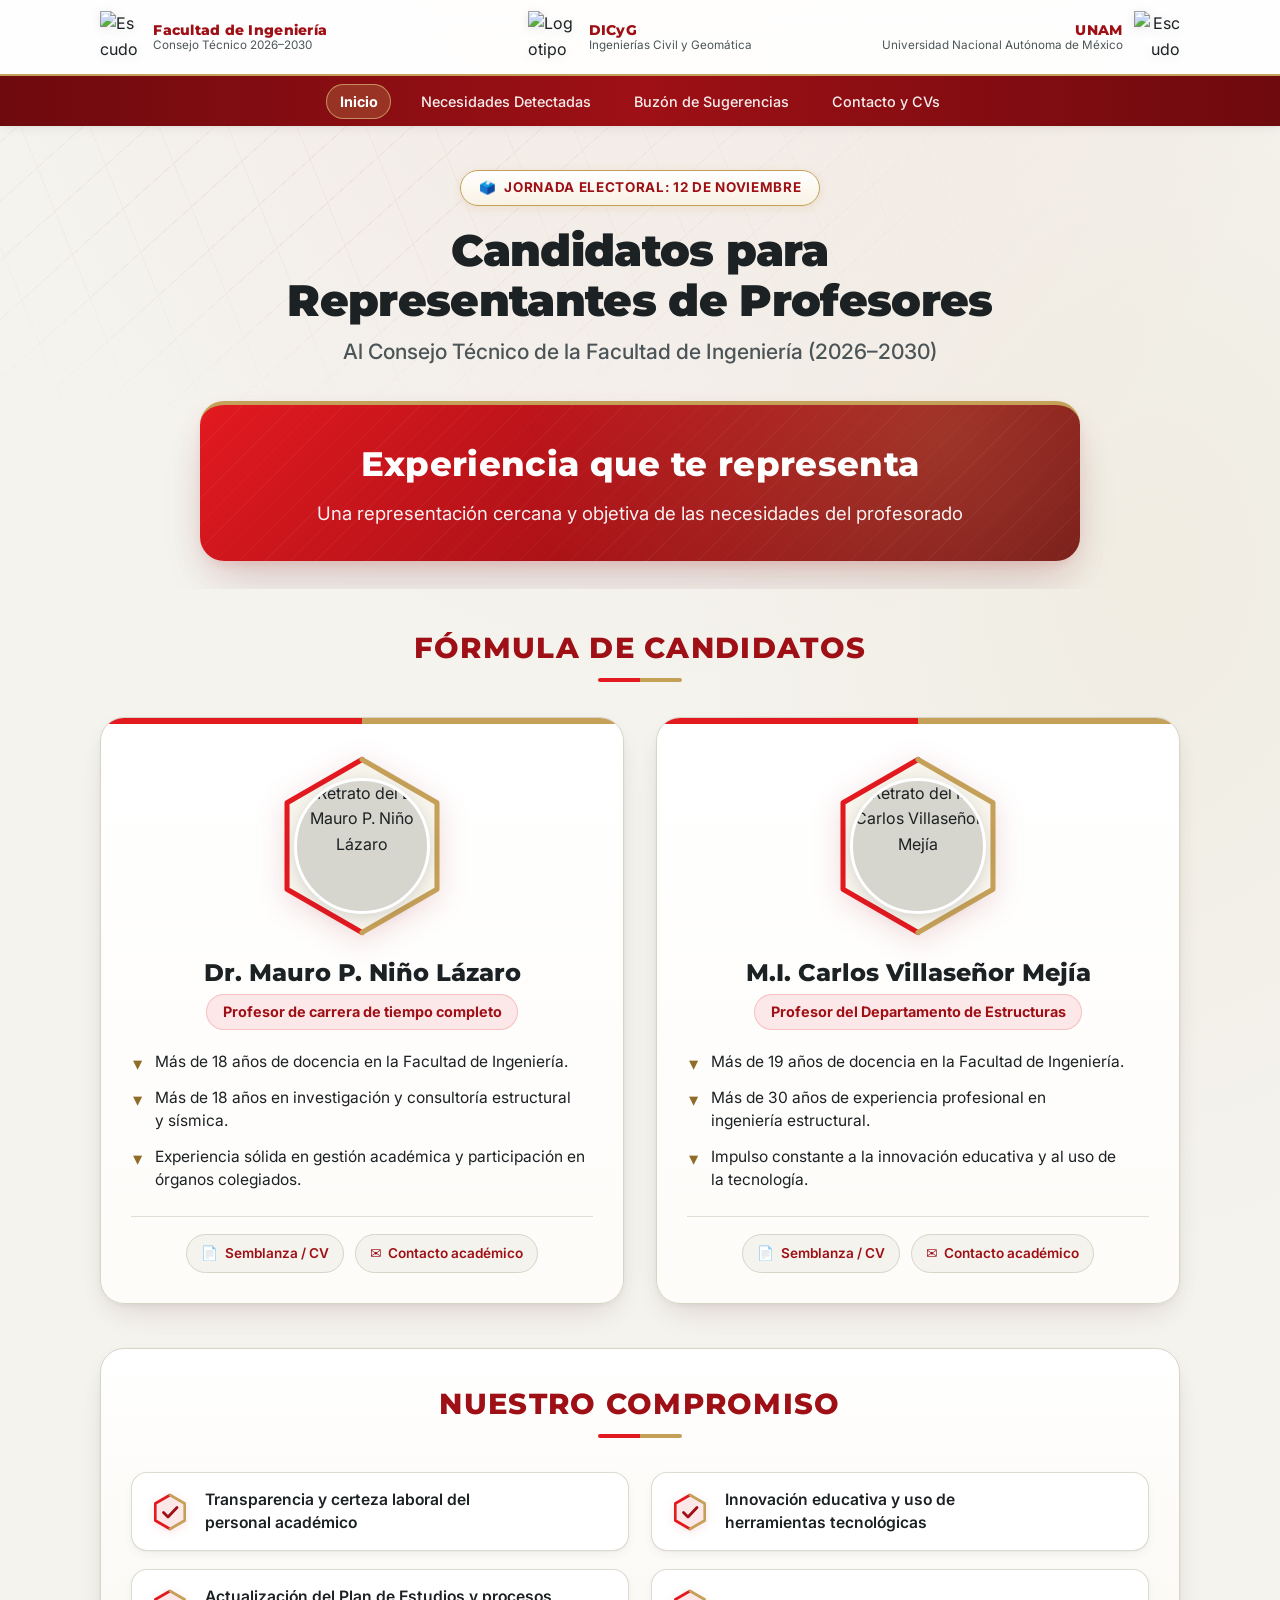
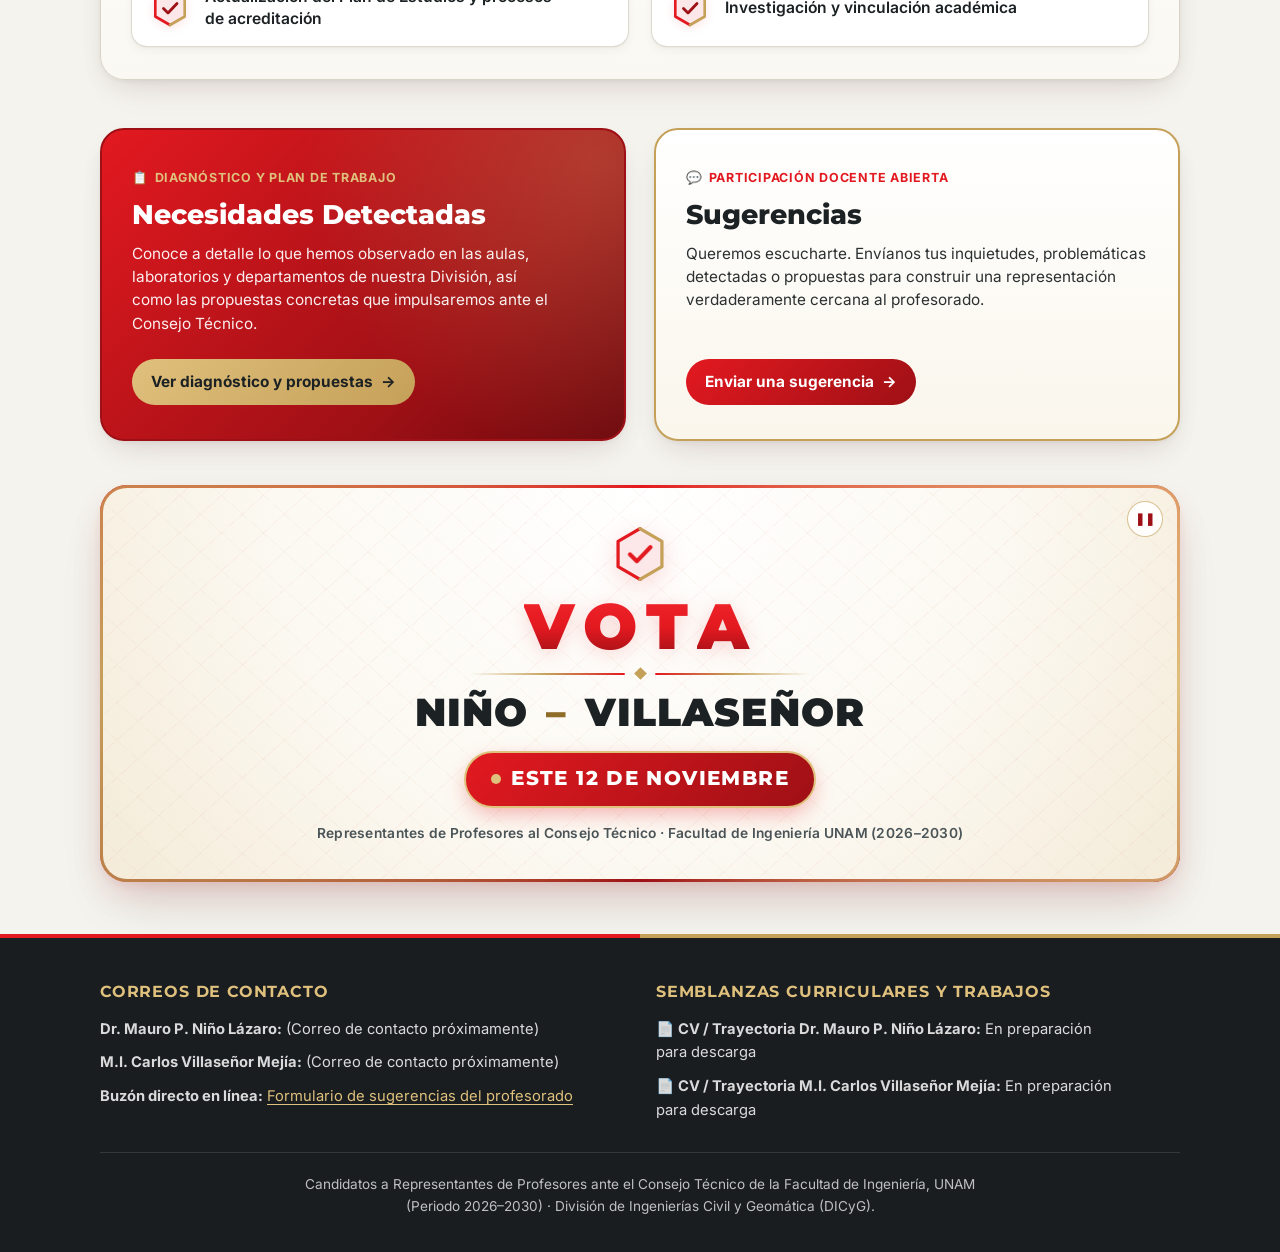
==== commit 6a23b41f: "feat(ui): mejoras esteticas integrales y animacion de llamado al voto" ====
--- a/index.html
+++ b/index.html
@@ -5,6 +5,7 @@
   <meta name="viewport" content="width=device-width, initial-scale=1.0">
   <title>Niño – Villaseñor | Candidatos a Representantes de Profesores al Consejo Técnico FI-UNAM (2026–2030)</title>
   <meta name="description" content="Dr. Mauro P. Niño Lázaro y M.I. Carlos Villaseñor Mejía, candidatos para Representantes de Profesores al Consejo Técnico de la Facultad de Ingeniería UNAM (2026-2030). Experiencia que te representa.">
+  <script>document.documentElement.classList.add('js-ready');</script>
   <link rel="preconnect" href="https://fonts.googleapis.com">
   <link rel="preconnect" href="https://fonts.gstatic.com" crossorigin>
   <link href="https://fonts.googleapis.com/css2?family=Inter:wght@400;500;600;700&family=Montserrat:wght@700;800;900&display=swap" rel="stylesheet">
@@ -71,26 +72,28 @@
 
   <main id="contenido-principal">
     <!-- 2. HERO / INFORMACIÓN DEL FLYER Y ESLOGAN -->
-    <section class="hero container" aria-labelledby="titulo-campana">
-      <div class="hero__eyebrow">
-        <span aria-hidden="true">🗳️</span> Jornada Electoral: 12 de noviembre
-      </div>
-      <h1 id="titulo-campana" class="hero__title">
-        Candidatos para Representantes de Profesores
-      </h1>
-      <p class="hero__subtitle">
-        Al Consejo Técnico de la Facultad de Ingeniería (2026–2030)
-      </p>
-
-      <div class="slogan-banner">
-        <h2 class="slogan-banner__title">Experiencia que te representa</h2>
-        <p class="slogan-banner__text">
-          Una representación cercana y objetiva de las necesidades del profesorado
+    <div class="hero-stage">
+      <section class="hero container" aria-labelledby="titulo-campana">
+        <div class="hero__eyebrow">
+          <span aria-hidden="true">🗳️</span> Jornada Electoral: 12 de noviembre
+        </div>
+        <h1 id="titulo-campana" class="hero__title">
+          Candidatos para Representantes de Profesores
+        </h1>
+        <p class="hero__subtitle">
+          Al Consejo Técnico de la Facultad de Ingeniería (2026–2030)
         </p>
-      </div>
-    </section>
-
-    <!-- 3. FICHAS DE CANDIDATOS: Foto arriba + Datos abajo -->
+
+        <div class="slogan-banner">
+          <h2 class="slogan-banner__title">Experiencia que te representa</h2>
+          <p class="slogan-banner__text">
+            Una representación cercana y objetiva de las necesidades del profesorado
+          </p>
+        </div>
+      </section>
+    </div>
+
+    <!-- 3. FICHAS DE CANDIDATOS: Marco Hexagonal Bicolor + Datos -->
     <section class="candidates-section container" aria-labelledby="titulo-candidatos">
       <div class="section-heading">
         <h2 id="titulo-candidatos" class="section-heading__title">Fórmula de Candidatos</h2>
@@ -101,6 +104,11 @@
         <!-- Candidato 1: Dr. Mauro P. Niño Lázaro -->
         <article class="candidate-card reveal reveal-delay-1">
           <div class="candidate-photo-wrap">
+            <svg class="candidate-hex-frame" viewBox="0 0 200 200" aria-hidden="true">
+              <polygon points="100,6 181.5,53 181.5,147 100,194 18.5,147 18.5,53" fill="#f7f4ec" />
+              <path d="M100 6 L18.5 53 L18.5 147 L100 194" fill="none" stroke="#e31920" stroke-width="5.5" stroke-linecap="round" stroke-linejoin="round" />
+              <path d="M100 6 L181.5 53 L181.5 147 L100 194" fill="none" stroke="#c5a059" stroke-width="5.5" stroke-linecap="round" stroke-linejoin="round" />
+            </svg>
             <img
               src="imagenes/Drmaurop.png"
               alt="Retrato del Dr. Mauro P. Niño Lázaro"
@@ -133,6 +141,11 @@
         <!-- Candidato 2: M.I. Carlos Villaseñor Mejía -->
         <article class="candidate-card reveal reveal-delay-2">
           <div class="candidate-photo-wrap">
+            <svg class="candidate-hex-frame" viewBox="0 0 200 200" aria-hidden="true">
+              <polygon points="100,6 181.5,53 181.5,147 100,194 18.5,147 18.5,53" fill="#f7f4ec" />
+              <path d="M100 6 L18.5 53 L18.5 147 L100 194" fill="none" stroke="#e31920" stroke-width="5.5" stroke-linecap="round" stroke-linejoin="round" />
+              <path d="M100 6 L181.5 53 L181.5 147 L100 194" fill="none" stroke="#c5a059" stroke-width="5.5" stroke-linecap="round" stroke-linejoin="round" />
+            </svg>
             <img
               src="imagenes/villasenor.jpg"
               alt="Retrato del M.I. Carlos Villaseñor Mejía"
@@ -173,19 +186,42 @@
 
         <div class="commitments-grid">
           <div class="commitment-item">
-            <span class="commitment-icon" aria-hidden="true">✓</span>
+            <svg class="commitment-hex" viewBox="0 0 40 40" fill="none" aria-hidden="true">
+              <polygon points="20,3 34.7,11.5 34.7,28.5 20,37 5.3,28.5 5.3,11.5" fill="#fde8e9" />
+              <path d="M20 3 L5.3 11.5 L5.3 28.5 L20 37" stroke="#e31920" stroke-width="2.6" stroke-linecap="round" stroke-linejoin="round" />
+              <path d="M20 3 L34.7 11.5 L34.7 28.5 L20 37" stroke="#c5a059" stroke-width="2.6" stroke-linecap="round" stroke-linejoin="round" />
+              <path d="M13.5 20.5 L18 25 L27 15.5" stroke="#9e1015" stroke-width="2.8" stroke-linecap="round" stroke-linejoin="round" />
+            </svg>
             <p class="commitment-text">Transparencia y certeza laboral del personal académico</p>
           </div>
+
           <div class="commitment-item">
-            <span class="commitment-icon" aria-hidden="true">✓</span>
+            <svg class="commitment-hex" viewBox="0 0 40 40" fill="none" aria-hidden="true">
+              <polygon points="20,3 34.7,11.5 34.7,28.5 20,37 5.3,28.5 5.3,11.5" fill="#fde8e9" />
+              <path d="M20 3 L5.3 11.5 L5.3 28.5 L20 37" stroke="#e31920" stroke-width="2.6" stroke-linecap="round" stroke-linejoin="round" />
+              <path d="M20 3 L34.7 11.5 L34.7 28.5 L20 37" stroke="#c5a059" stroke-width="2.6" stroke-linecap="round" stroke-linejoin="round" />
+              <path d="M13.5 20.5 L18 25 L27 15.5" stroke="#9e1015" stroke-width="2.8" stroke-linecap="round" stroke-linejoin="round" />
+            </svg>
             <p class="commitment-text">Innovación educativa y uso de herramientas tecnológicas</p>
           </div>
+
           <div class="commitment-item">
-            <span class="commitment-icon" aria-hidden="true">✓</span>
+            <svg class="commitment-hex" viewBox="0 0 40 40" fill="none" aria-hidden="true">
+              <polygon points="20,3 34.7,11.5 34.7,28.5 20,37 5.3,28.5 5.3,11.5" fill="#fde8e9" />
+              <path d="M20 3 L5.3 11.5 L5.3 28.5 L20 37" stroke="#e31920" stroke-width="2.6" stroke-linecap="round" stroke-linejoin="round" />
+              <path d="M20 3 L34.7 11.5 L34.7 28.5 L20 37" stroke="#c5a059" stroke-width="2.6" stroke-linecap="round" stroke-linejoin="round" />
+              <path d="M13.5 20.5 L18 25 L27 15.5" stroke="#9e1015" stroke-width="2.8" stroke-linecap="round" stroke-linejoin="round" />
+            </svg>
             <p class="commitment-text">Actualización del Plan de Estudios y procesos de acreditación</p>
           </div>
+
           <div class="commitment-item">
-            <span class="commitment-icon" aria-hidden="true">✓</span>
+            <svg class="commitment-hex" viewBox="0 0 40 40" fill="none" aria-hidden="true">
+              <polygon points="20,3 34.7,11.5 34.7,28.5 20,37 5.3,28.5 5.3,11.5" fill="#fde8e9" />
+              <path d="M20 3 L5.3 11.5 L5.3 28.5 L20 37" stroke="#e31920" stroke-width="2.6" stroke-linecap="round" stroke-linejoin="round" />
+              <path d="M20 3 L34.7 11.5 L34.7 28.5 L20 37" stroke="#c5a059" stroke-width="2.6" stroke-linecap="round" stroke-linejoin="round" />
+              <path d="M13.5 20.5 L18 25 L27 15.5" stroke="#9e1015" stroke-width="2.8" stroke-linecap="round" stroke-linejoin="round" />
+            </svg>
             <p class="commitment-text">Investigación y vinculación académica</p>
           </div>
         </div>
@@ -231,12 +267,59 @@
       </div>
     </section>
 
-    <!-- 6. LLAMADO AL VOTO -->
-    <section class="container" aria-label="Recordatorio de jornada electoral">
-      <div class="vote-callout reveal">
-        <p class="vote-callout__vota">VOTA</p>
-        <p class="vote-callout__names">NIÑO – VILLASEÑOR</p>
-        <p class="vote-callout__date">Este 12 de noviembre</p>
+    <!-- 6. LLAMADO AL VOTO ANIMADO -->
+    <section class="vote-section container" aria-label="Recordatorio de jornada electoral">
+      <div class="vote-callout reveal" data-vote-callout>
+        <div class="vote-callout__aura" aria-hidden="true"></div>
+        <div class="vote-callout__surface">
+          <button
+            type="button"
+            class="vote-callout__pause-btn"
+            data-vote-pause
+            aria-pressed="false"
+            aria-label="Pausar animación del llamado al voto"
+            title="Pausar animación"
+          >
+            <span class="vote-callout__pause-icon" aria-hidden="true">❚❚</span>
+          </button>
+
+          <div class="vote-callout__emblem" aria-hidden="true">
+            <svg viewBox="0 0 64 64" width="58" height="58" fill="none">
+              <polygon points="32,4 56.2,18 56.2,46 32,60 7.8,46 7.8,18" fill="#fde8e9" />
+              <path d="M32 4 L7.8 18 L7.8 46 L32 60" stroke="#e31920" stroke-width="3.6" stroke-linecap="round" stroke-linejoin="round" />
+              <path d="M32 4 L56.2 18 L56.2 46 L32 60" stroke="#c5a059" stroke-width="3.6" stroke-linecap="round" stroke-linejoin="round" />
+              <path class="vote-callout__check" d="M21 32.5 L28.5 40 L43.5 24.5" stroke="#e31920" stroke-width="4.5" stroke-linecap="round" stroke-linejoin="round" />
+            </svg>
+          </div>
+
+          <p class="vote-callout__vota">
+            <span class="visually-hidden">VOTA</span>
+            <span class="vote-letters" aria-hidden="true">
+              <span class="vote-letter">V</span><span class="vote-letter">O</span><span class="vote-letter">T</span><span class="vote-letter">A</span>
+            </span>
+          </p>
+
+          <div class="vote-callout__divider" aria-hidden="true">
+            <span class="vote-callout__divider-line"></span>
+            <span class="vote-callout__divider-gem"></span>
+            <span class="vote-callout__divider-line"></span>
+          </div>
+
+          <p class="vote-callout__names">
+            NIÑO <span class="vote-callout__dash">–</span> VILLASEÑOR
+          </p>
+
+          <div class="vote-callout__date-wrap">
+            <p class="vote-callout__date">
+              <span class="vote-callout__beacon" aria-hidden="true"></span>
+              <span>Este 12 de noviembre</span>
+            </p>
+          </div>
+
+          <p class="vote-callout__caption">
+            Representantes de Profesores al Consejo Técnico · Facultad de Ingeniería UNAM (2026–2030)
+          </p>
+        </div>
       </div>
     </section>
   </main>
@@ -293,4 +376,3 @@
   <script src="js/main.js" defer></script>
 </body>
 </html>
-
--- a/css/styles.css
+++ b/css/styles.css
@@ -1,51 +1,137 @@
 /* ==========================================================================
    Candidatura Consejo Técnico FI-UNAM (2026-2030) | Niño – Villaseñor
-   Identidad visual basada en el flyer oficial de campaña
+   Identidad visual institucional inspirada en el flyer oficial de campaña
    ========================================================================== */
 
 :root {
-  /* Paleta oficial del flyer */
+  /* Espacio de interpolación perceptual con fallback progresivo (`visual-effects`) */
+  --in-oklab: ;
+  --in-oklch: ;
+
+  /* Paleta oficial: Rojo FI/DICyG (#e31920), Oro (#c5a059) y Marfil (#f4f3ee) */
   --bg-cream: #f4f3ee;
+  --bg-cream-warm: #edeae0;
   --bg-card: #ffffff;
   --bg-subtle: #eae8df;
-  --teal-primary: #2b5b5a;
-  --teal-dark: #1d403f;
-  --teal-light: #e6f0ef;
+  --teal-primary: #e31920;
+  --teal-dark: #9e1015;
+  --teal-deep: #6e0a0e;
+  --teal-light: #fde8e9;
   --gold-accent: #c5a059;
-  --gold-dark: #9e7b36;
-  --gold-light: #f7f1e3;
-  --unam-red: #c8102e;
-  --text-main: #1e2424;
-  --text-muted: #4e5959;
-  --border-color: #d6d3c7;
-
-  /* Estados de validación (Modern Web Guidance) */
+  --gold-bright: #dfc07c;
+  --gold-dark: #8f6d29;
+  --gold-light: #f8f2e4;
+  --unam-red: #e31920;
+  --footer-bg: #191d20;
+  --text-main: #1c2123;
+  --text-muted: #4b5558;
+  --border-color: #d8d4c8;
+  --border-subtle: rgba(197, 160, 89, 0.32);
+
+  /* Estados de validación (`forms`) */
   --error-color: #d93025;
   --error-bg: #fce8e6;
   --valid-color: #188038;
-  --focus-ring: #1d403f;
-
-  /* Tipografía y espaciado */
+  --focus-ring: #9e1015;
+
+  /* Tipografía y escala espacial */
   --font-sans: 'Inter', system-ui, -apple-system, BlinkMacSystemFont, 'Segoe UI', Roboto, sans-serif;
   --font-display: 'Montserrat', system-ui, -apple-system, BlinkMacSystemFont, 'Segoe UI', sans-serif;
-  --radius-sm: 8px;
-  --radius-md: 14px;
-  --radius-lg: 20px;
-  --shadow-sm: 0 2px 8px rgba(30, 36, 36, 0.06);
-  --shadow-md: 0 8px 24px rgba(30, 36, 36, 0.09);
-  --shadow-lg: 0 14px 36px rgba(43, 91, 90, 0.15);
-  --max-width: 1060px;
-}
-
-*,
-*::before,
-*::after {
+  --radius-sm: 10px;
+  --radius-md: 16px;
+  --radius-lg: 24px;
+
+  /* Sombras multicapa para profundidad realista (`visual-effects`) */
+  --shadow-sm:
+    0 1px 2px rgba(28, 33, 35, 0.04),
+    0 4px 12px -2px rgba(28, 33, 35, 0.06);
+  --shadow-md:
+    0 2px 4px rgba(28, 33, 35, 0.04),
+    0 10px 26px -6px rgba(28, 33, 35, 0.09),
+    0 20px 40px -16px rgba(158, 16, 21, 0.08);
+  --shadow-lg:
+    0 4px 8px rgba(158, 16, 21, 0.06),
+    0 16px 36px -8px rgba(227, 25, 32, 0.16),
+    0 28px 56px -16px rgba(28, 33, 35, 0.14);
+
+  --max-width: 1080px;
+}
+
+@supports (background: linear-gradient(in oklab, white, black)) {
+  :root {
+    --in-oklab: in oklab;
+    --in-oklch: in oklch;
+  }
+}
+
+/* Transiciones entre páginas del sitio (`cross-document-transitions`) */
+@media (prefers-reduced-motion: no-preference) {
+  @view-transition {
+    navigation: auto;
+  }
+
+  ::view-transition-old(root) {
+    animation: 0.24s ease-out both vt-fade-out;
+  }
+
+  ::view-transition-new(root) {
+    animation: 0.32s cubic-bezier(0.16, 1, 0.3, 1) both vt-fade-in;
+  }
+}
+
+@keyframes vt-fade-out {
+  to {
+    opacity: 0;
+    transform: translateY(-6px);
+  }
+}
+
+@keyframes vt-fade-in {
+  from {
+    opacity: 0;
+    transform: translateY(8px);
+  }
+}
+
+/* Base y modelo de caja sin resets destructivos globales (`css`) */
+html {
   box-sizing: border-box;
-}
-
-html {
   scroll-behavior: smooth;
-  scroll-padding-block-start: 5rem;
+  scroll-padding-block-start: 6rem;
+
+  @media (prefers-reduced-motion: reduce) {
+    scroll-behavior: auto;
+  }
+}
+
+body,
+header,
+nav,
+main,
+section,
+article,
+footer,
+div,
+p,
+h1,
+h2,
+h3,
+h4,
+ul,
+li,
+a,
+button,
+form,
+fieldset,
+legend,
+label,
+input,
+textarea,
+span,
+img,
+svg,
+iframe {
+  box-sizing: border-box;
 }
 
 body {
@@ -53,9 +139,27 @@
   font-family: var(--font-sans);
   font-size: 1rem;
   line-height: 1.6;
+  text-align: start;
   color: var(--text-main);
   background-color: var(--bg-cream);
+  background-image:
+    radial-gradient(ellipse 80% 50% at 50% -10%, rgba(227, 25, 32, 0.055), transparent 70%),
+    radial-gradient(ellipse 60% 40% at 90% 20%, rgba(197, 160, 89, 0.08), transparent 65%);
+  overflow-wrap: break-word;
   -webkit-font-smoothing: antialiased;
+}
+
+/* Balance tipográfico y prevención de huérfanas (`improve-text-layout-and-legibility`, `typography`) */
+h1,
+h2,
+h3 {
+  text-wrap: balance;
+}
+
+p,
+li,
+blockquote {
+  text-wrap: pretty;
 }
 
 /* Accesibilidad: Enlace para saltar al contenido */
@@ -71,13 +175,17 @@
   font-weight: 600;
   z-index: 1000;
   transition: inset-block-start 0.2s ease;
+
+  @media (prefers-reduced-motion: reduce) {
+    transition: none;
+  }
 }
 
 .skip-link:focus {
   inset-block-start: 1rem;
 }
 
-/* Utilidad canónica .visually-hidden (Modern Web Guidance `forms`) */
+/* Utilidad canónica .visually-hidden */
 .visually-hidden {
   position: absolute;
   clip-path: inset(50%);
@@ -100,8 +208,9 @@
    1. Barra Superior Institucional (Logos: FI | DICyG | UNAM)
    ========================================================================== */
 .institutional-header {
-  background-color: var(--bg-card);
-  border-block-end: 3px solid var(--gold-accent);
+  background-color: rgba(255, 255, 255, 0.92);
+  backdrop-filter: blur(14px);
+  -webkit-backdrop-filter: blur(14px);
   box-shadow: var(--shadow-sm);
   position: sticky;
   inset-block-start: 0;
@@ -113,16 +222,20 @@
   grid-template-columns: 1fr auto 1fr;
   align-items: center;
   gap: 1rem;
-  padding-block: 0.75rem;
+  padding-block: 0.7rem;
 }
 
 .logo-item {
   display: flex;
   align-items: center;
-  gap: 0.65rem;
+  gap: 0.7rem;
   text-decoration: none;
   color: var(--text-main);
   transition: transform 0.25s cubic-bezier(0.16, 1, 0.3, 1);
+
+  @media (prefers-reduced-motion: reduce) {
+    transition: none;
+  }
 }
 
 .logo-item:hover {
@@ -143,12 +256,18 @@
   text-align: right;
 }
 
+/* drop-shadow en lugar de box-shadow para PNG/SVG con transparencia (`visual-effects`) */
 .logo-img {
   width: auto;
-  height: 54px;
+  height: 52px;
   object-fit: contain;
   display: block;
+  filter: drop-shadow(0 2px 4px rgba(28, 33, 35, 0.1));
   transition: transform 0.25s cubic-bezier(0.16, 1, 0.3, 1);
+
+  @media (prefers-reduced-motion: reduce) {
+    transition: none;
+  }
 }
 
 .logo-item:hover .logo-img {
@@ -158,25 +277,26 @@
 .logo-label {
   display: flex;
   flex-direction: column;
-  line-height: 1.2;
+  line-height: 1.22;
 }
 
 .logo-label strong {
   font-family: var(--font-display);
   font-size: 0.85rem;
-  font-weight: 700;
+  font-weight: 800;
   letter-spacing: 0.02em;
   color: var(--teal-dark);
 }
 
 .logo-label span {
-  font-size: 0.72rem;
+  font-size: 0.73rem;
   color: var(--text-muted);
 }
 
-/* Sub-barra de navegación rápida */
+/* Sub-barra de navegación institucional */
 .site-nav {
-  background-color: var(--teal-dark);
+  background: linear-gradient(90deg var(--in-oklab), var(--teal-deep) 0%, var(--teal-dark) 50%, var(--teal-deep) 100%);
+  border-block-start: 2px solid var(--gold-accent);
   color: #ffffff;
   font-size: 0.9rem;
 }
@@ -186,39 +306,47 @@
   align-items: center;
   justify-content: center;
   flex-wrap: wrap;
-  gap: 0.25rem 1.25rem;
+  gap: 0.35rem 1rem;
   padding-block: 0.45rem;
 }
 
 .site-nav a {
-  color: rgba(255, 255, 255, 0.9);
+  color: rgba(255, 255, 255, 0.92);
   text-decoration: none;
-  padding: 0.35rem 0.65rem;
-  border-radius: var(--radius-sm);
+  padding: 0.38rem 0.85rem;
+  border-radius: 999px;
   font-weight: 500;
-  transition: background-color 0.2s ease, color 0.2s ease;
-}
-
-.site-nav a:hover,
+  transition: background-color 0.2s ease, color 0.2s ease, transform 0.2s ease;
+
+  @media (prefers-reduced-motion: reduce) {
+    transition: none;
+  }
+}
+
+.site-nav a:hover {
+  background-color: rgba(255, 255, 255, 0.14);
+  color: #ffffff;
+}
+
 .site-nav a[aria-current="page"] {
-  background-color: rgba(197, 160, 89, 0.22);
+  background-color: rgba(197, 160, 89, 0.26);
   color: #ffffff;
-}
-
-.site-nav a[aria-current="page"] {
   font-weight: 700;
-  border-block-end: 2px solid var(--gold-accent);
+  box-shadow: inset 0 0 0 1px rgba(223, 192, 124, 0.65);
+}
+
+.site-nav a:focus-visible {
+  outline: 2px solid var(--gold-bright);
+  outline-offset: 2px;
 }
 
 /* ==========================================================================
-   Micro-animaciones, Transiciones Fluidas y Scroll Reveals
-   Cumple con Modern Web Guidance: `motion`, `scroll-entry-exit-effects`
+   Sistema de Animaciones en Compositor (`motion`, `scroll-entry-exit-effects`)
    ========================================================================== */
-
 @keyframes fadeInUp {
   from {
     opacity: 0;
-    transform: translateY(22px);
+    transform: translateY(20px);
   }
   to {
     opacity: 1;
@@ -226,15 +354,6 @@
   }
 }
 
-@keyframes fadeIn {
-  from {
-    opacity: 0;
-  }
-  to {
-    opacity: 1;
-  }
-}
-
 @keyframes floatGentle {
   0%, 100% {
     transform: translateY(0);
@@ -244,146 +363,227 @@
   }
 }
 
-@keyframes pulseBorder {
-  0%, 100% {
-    border-color: var(--gold-accent);
-    box-shadow: 0 4px 18px rgba(197, 160, 89, 0.2);
-  }
-  50% {
-    border-color: var(--gold-dark);
-    box-shadow: 0 8px 24px rgba(197, 160, 89, 0.38);
-  }
-}
-
-/* Scroll Reveal System */
-.reveal {
-  opacity: 0;
-  transform: translateY(28px);
-  transition: opacity 0.65s cubic-bezier(0.16, 1, 0.3, 1),
-              transform 0.65s cubic-bezier(0.16, 1, 0.3, 1);
-  will-change: opacity, transform;
-}
-
-.reveal.is-revealed {
-  opacity: 1;
-  transform: translateY(0);
-}
-
-.reveal-delay-1 { transition-delay: 0.12s; }
-.reveal-delay-2 { transition-delay: 0.24s; }
-.reveal-delay-3 { transition-delay: 0.36s; }
-
-/* 2. Hero / Encabezado del Flyer y Eslogan */
+@keyframes expandLine {
+  from {
+    transform: scaleX(0.3);
+    opacity: 0.5;
+  }
+  to {
+    transform: scaleX(1);
+    opacity: 1;
+  }
+}
+
+/* Progressive enhancement: solo oculta antes de revelar si JS está activo y no hay reduced-motion */
+@media (prefers-reduced-motion: no-preference) {
+  .js-ready .reveal {
+    opacity: 0;
+    transform: translateY(26px);
+    transition:
+      opacity 0.65s cubic-bezier(0.16, 1, 0.3, 1),
+      transform 0.65s cubic-bezier(0.16, 1, 0.3, 1);
+  }
+
+  .js-ready .reveal.is-revealed {
+    opacity: 1;
+    transform: translateY(0);
+  }
+
+  .js-ready .reveal-delay-1 { transition-delay: 0.1s; }
+  .js-ready .reveal-delay-2 { transition-delay: 0.2s; }
+  .js-ready .reveal-delay-3 { transition-delay: 0.3s; }
+}
+
+/* ==========================================================================
+   2. Hero / Encabezado con Trazos Arquitectónicos del Flyer y Eslogan
+   ========================================================================== */
+.hero-stage {
+  position: relative;
+  isolation: isolate;
+  overflow: hidden;
+  padding-block: 2.75rem 1.75rem;
+}
+
+/* Líneas geométricas estructurales inspiradas en la esquina superior del flyer */
+.hero-stage::before {
+  content: "";
+  position: absolute;
+  inset: 0;
+  z-index: -1;
+  pointer-events: none;
+  background-image:
+    repeating-linear-gradient(
+      -42deg,
+      rgba(158, 16, 21, 0.055) 0 1px,
+      transparent 0 44px
+    ),
+    repeating-linear-gradient(
+      68deg,
+      rgba(197, 160, 89, 0.085) 0 1px,
+      transparent 0 64px
+    );
+  mask-image: radial-gradient(ellipse 85% 75% at 25% 15%, #000 15%, transparent 72%);
+  -webkit-mask-image: radial-gradient(ellipse 85% 75% at 25% 15%, #000 15%, transparent 72%);
+}
+
 .hero {
-  padding-block: 2.5rem 1.5rem;
   text-align: center;
   position: relative;
 }
 
+/* Nota: Sin `text-wrap: balance` aquí porque tiene borde/fondo visible (`improve-text-layout-and-legibility`) */
 .hero__eyebrow {
   display: inline-flex;
   align-items: center;
   gap: 0.5rem;
-  background-color: var(--gold-light);
+  background: linear-gradient(180deg, #ffffff 0%, var(--gold-light) 100%);
   color: var(--teal-dark);
   border: 1px solid var(--gold-accent);
-  padding: 0.35rem 1rem;
+  box-shadow: 0 2px 10px rgba(197, 160, 89, 0.18);
+  padding: 0.4rem 1.1rem;
   border-radius: 999px;
-  font-size: 0.85rem;
+  font-size: 0.84rem;
   font-weight: 700;
-  letter-spacing: 0.04em;
+  letter-spacing: 0.05em;
   text-transform: uppercase;
-  margin-block-end: 1rem;
-  animation: fadeIn 0.6s ease-out backwards, floatGentle 4s ease-in-out infinite 0.7s;
+  margin-block-end: 1.15rem;
+
+  @media (prefers-reduced-motion: no-preference) {
+    animation:
+      fadeInUp 0.55s cubic-bezier(0.16, 1, 0.3, 1) backwards,
+      floatGentle 4.5s ease-in-out infinite 0.7s;
+  }
 }
 
 .hero__title {
   font-family: var(--font-display);
-  font-size: clamp(1.65rem, 3.8vw, 2.5rem);
-  font-weight: 800;
-  line-height: 1.18;
+  font-size: clamp(1.75rem, 1.15rem + 2.5vw, 2.75rem);
+  font-weight: 900;
+  line-height: 1.15;
   color: var(--text-main);
-  margin: 0 auto 0.5rem;
+  margin: 0 auto 0.6rem;
   max-width: 24ch;
-  letter-spacing: -0.01em;
-  animation: fadeInUp 0.7s cubic-bezier(0.16, 1, 0.3, 1) backwards;
-  animation-delay: 0.1s;
+  letter-spacing: -0.015em;
+
+  @media (prefers-reduced-motion: no-preference) {
+    animation: fadeInUp 0.65s cubic-bezier(0.16, 1, 0.3, 1) 0.08s backwards;
+  }
 }
 
 .hero__subtitle {
-  font-size: clamp(1.05rem, 2.2vw, 1.3rem);
+  font-size: clamp(1.05rem, 0.92rem + 0.65vw, 1.32rem);
   color: var(--text-muted);
-  margin: 0 auto 1.75rem;
+  margin: 0 auto 2rem;
   max-width: 48ch;
   font-weight: 500;
-  animation: fadeInUp 0.7s cubic-bezier(0.16, 1, 0.3, 1) backwards;
-  animation-delay: 0.2s;
-}
-
-/* Franja verde petróleo del flyer ("Experiencia que te representa") */
+
+  @media (prefers-reduced-motion: no-preference) {
+    animation: fadeInUp 0.65s cubic-bezier(0.16, 1, 0.3, 1) 0.16s backwards;
+  }
+}
+
+/* Franja principal del flyer ("Experiencia que te representa") */
 .slogan-banner {
-  background: linear-gradient(135deg, var(--teal-primary) 0%, var(--teal-dark) 100%);
+  position: relative;
+  isolation: isolate;
+  overflow: hidden;
+  background: linear-gradient(
+    135deg var(--in-oklch),
+    var(--teal-primary) 0%,
+    var(--teal-dark) 62%,
+    var(--teal-deep) 100%
+  );
   color: #ffffff;
-  padding: 1.75rem 1.5rem;
+  padding: 2rem 1.75rem;
   border-radius: var(--radius-lg);
   box-shadow: var(--shadow-lg);
   border-block-start: 4px solid var(--gold-accent);
-  max-width: 860px;
+  max-width: 880px;
   margin-inline: auto;
-  animation: fadeInUp 0.8s cubic-bezier(0.16, 1, 0.3, 1) backwards;
-  animation-delay: 0.3s;
-  transition: transform 0.3s ease, box-shadow 0.3s ease;
+  transition: transform 0.3s cubic-bezier(0.16, 1, 0.3, 1), box-shadow 0.3s ease;
+
+  @media (prefers-reduced-motion: no-preference) {
+    animation: fadeInUp 0.75s cubic-bezier(0.16, 1, 0.3, 1) 0.24s backwards;
+  }
+
+  @media (prefers-reduced-motion: reduce) {
+    transition: none;
+  }
+}
+
+.slogan-banner::before {
+  content: "";
+  position: absolute;
+  inset: 0;
+  z-index: -1;
+  background:
+    repeating-linear-gradient(
+      -45deg,
+      rgba(255, 255, 255, 0.04) 0 1px,
+      transparent 0 18px
+    ),
+    radial-gradient(circle at 85% 20%, rgba(223, 192, 124, 0.22), transparent 55%);
 }
 
 .slogan-banner:hover {
   transform: translateY(-3px);
-  box-shadow: 0 16px 42px rgba(43, 91, 90, 0.25);
 }
 
 .slogan-banner__title {
   font-family: var(--font-display);
-  font-size: clamp(1.45rem, 3vw, 2.05rem);
+  font-size: clamp(1.5rem, 1.1rem + 1.8vw, 2.15rem);
   font-weight: 800;
   margin: 0 0 0.45rem;
   letter-spacing: 0.01em;
 }
 
 .slogan-banner__text {
-  font-size: clamp(1rem, 2vw, 1.15rem);
-  margin: 0;
-  color: rgba(255, 255, 255, 0.92);
+  font-size: clamp(1rem, 0.92rem + 0.45vw, 1.16rem);
+  margin: 0 auto;
+  color: rgba(255, 255, 255, 0.94);
   max-width: 54ch;
-  margin-inline: auto;
 }
 
 /* ==========================================================================
-   3. Tarjetas de Candidatos (Foto arriba + Datos abajo)
+   3. Tarjetas de Candidatos con Marco Hexagonal Bicolor del Flyer
    ========================================================================== */
 .candidates-section {
-  padding-block: 2rem 2.5rem;
+  padding-block: 2.25rem 2.75rem;
 }
 
 .section-heading {
   text-align: center;
-  margin-block-end: 2rem;
+  margin-block-end: 2.15rem;
 }
 
 .section-heading__title {
   font-family: var(--font-display);
-  font-size: clamp(1.35rem, 2.6vw, 1.75rem);
+  font-size: clamp(1.35rem, 1.08rem + 1.1vw, 1.8rem);
   font-weight: 800;
   color: var(--teal-dark);
-  margin: 0 0 0.35rem;
+  margin: 0 0 0.45rem;
   text-transform: uppercase;
-  letter-spacing: 0.04em;
+  letter-spacing: 0.045em;
 }
 
 .section-heading__line {
-  width: 72px;
+  width: 84px;
   height: 4px;
-  background: linear-gradient(90deg, var(--teal-primary), var(--gold-accent));
+  background: linear-gradient(90deg, var(--teal-primary) 50%, var(--gold-accent) 0);
   margin-inline: auto;
-  border-radius: 2px;
+  border-radius: 999px;
+  transform-origin: center;
+}
+
+/* Efecto decorativo impulsado por scroll con detección estricta (`scroll-entry-exit-effects`) */
+@media (prefers-reduced-motion: no-preference) {
+  @supports ((animation-timeline: view()) and (animation-range: entry)) {
+    .section-heading__line {
+      animation: expandLine auto linear both;
+      animation-timeline: view();
+      animation-range: entry 10% cover 35%;
+    }
+  }
 }
 
 .candidates-grid {
@@ -394,116 +594,158 @@
 }
 
 .candidate-card {
-  background-color: var(--bg-card);
+  background: linear-gradient(180deg, #ffffff 0%, #fdfcf9 100%);
   border-radius: var(--radius-lg);
   border: 1px solid var(--border-color);
   box-shadow: var(--shadow-md);
-  padding: 2rem 1.75rem;
+  padding: 2.25rem 1.85rem 1.85rem;
   display: flex;
   flex-direction: column;
   align-items: center;
   text-align: center;
   position: relative;
   overflow: hidden;
-  transition: transform 0.3s cubic-bezier(0.16, 1, 0.3, 1),
-              box-shadow 0.3s ease,
-              border-color 0.3s ease;
-}
-
+  transition:
+    transform 0.32s cubic-bezier(0.16, 1, 0.3, 1),
+    box-shadow 0.32s ease,
+    border-color 0.32s ease;
+
+  @media (prefers-reduced-motion: reduce) {
+    transition: none;
+  }
+}
+
+/* Barra bicolor con hard-stop (`visual-effects`) y animación por transform (`motion`) */
 .candidate-card::before {
   content: "";
   position: absolute;
   inset-block-start: 0;
   inset-inline: 0;
   height: 6px;
-  background: linear-gradient(90deg, var(--teal-primary) 50%, var(--gold-accent) 50%);
-  transition: height 0.25s ease;
+  background: linear-gradient(90deg, var(--teal-primary) 50%, var(--gold-accent) 0);
+  transform-origin: top;
+  transition: transform 0.25s ease;
+
+  @media (prefers-reduced-motion: reduce) {
+    transition: none;
+  }
 }
 
 .candidate-card:hover {
   transform: translateY(-6px);
-  box-shadow: 0 16px 36px rgba(43, 91, 90, 0.18);
+  box-shadow: var(--shadow-lg);
   border-color: var(--gold-accent);
 }
 
 .candidate-card:hover::before {
-  height: 8px;
-}
-
-/* Contenedor de retrato con marco inspirado en el hexágono bicolor del flyer */
+  transform: scaleY(1.35);
+}
+
+/* Marco hexagonal bicolor fiel al diseño del flyer oficial */
 .candidate-photo-wrap {
   position: relative;
-  width: 186px;
-  height: 186px;
-  margin-block-end: 1.35rem;
-  padding: 6px;
-  border-radius: 50%;
-  background: linear-gradient(135deg, var(--teal-primary) 0%, var(--teal-primary) 50%, var(--gold-accent) 50%, var(--gold-accent) 100%);
-  box-shadow: 0 8px 20px rgba(43, 91, 90, 0.18);
-  transition: transform 0.35s cubic-bezier(0.16, 1, 0.3, 1),
-              box-shadow 0.35s ease;
-}
-
-.candidate-card:hover .candidate-photo-wrap {
-  transform: scale(1.04);
-  box-shadow: 0 14px 28px rgba(43, 91, 90, 0.26);
-}
-
-.candidate-photo {
+  width: 184px;
+  height: 184px;
+  margin-block-end: 1.25rem;
+  display: grid;
+  place-items: center;
+  transition: transform 0.35s cubic-bezier(0.16, 1, 0.3, 1);
+
+  @media (prefers-reduced-motion: reduce) {
+    transition: none;
+  }
+}
+
+.candidate-hex-frame {
+  position: absolute;
+  inset: 0;
   width: 100%;
   height: 100%;
+  pointer-events: none;
+  filter: drop-shadow(0 6px 14px rgba(158, 16, 21, 0.15));
+  transition: transform 0.45s cubic-bezier(0.16, 1, 0.3, 1);
+
+  @media (prefers-reduced-motion: reduce) {
+    transition: none;
+  }
+}
+
+.candidate-card:hover .candidate-photo-wrap {
+  transform: translateY(-2px);
+}
+
+.candidate-card:hover .candidate-hex-frame {
+  transform: scale(1.04);
+}
+
+.candidate-photo {
+  width: 136px;
+  height: 136px;
   border-radius: 50%;
   object-fit: cover;
-  background-color: #d8d8d2;
-  border: 4px solid var(--bg-card);
+  background-color: #d6d5ce;
+  border: 3px solid #ffffff;
+  box-shadow: 0 4px 14px rgba(28, 33, 35, 0.14);
   display: block;
-  transition: transform 0.35s ease;
+  position: relative;
+  z-index: 1;
+  transition: transform 0.35s cubic-bezier(0.16, 1, 0.3, 1);
+
+  @media (prefers-reduced-motion: reduce) {
+    transition: none;
+  }
 }
 
 .candidate-card:hover .candidate-photo {
-  transform: scale(1.02);
+  transform: scale(1.03);
 }
 
 .candidate-name {
   font-family: var(--font-display);
-  font-size: 1.4rem;
+  font-size: clamp(1.28rem, 1.1rem + 0.6vw, 1.48rem);
   font-weight: 800;
   color: var(--text-main);
-  margin: 0 0 0.35rem;
-  line-height: 1.25;
+  margin: 0 0 0.45rem;
+  line-height: 1.24;
 }
 
 .candidate-role {
-  font-size: 0.95rem;
+  font-size: 0.9rem;
   font-weight: 700;
-  color: var(--teal-primary);
+  color: var(--teal-dark);
   background-color: var(--teal-light);
-  padding: 0.3rem 0.9rem;
+  border: 1px solid rgba(227, 25, 32, 0.2);
+  padding: 0.32rem 0.95rem;
   border-radius: 999px;
-  margin: 0 0 1.25rem;
-}
-
-/* Lista de datos / trayectoria debajo de la foto */
+  margin: 0 0 1.35rem;
+  text-wrap: wrap;
+}
+
 .candidate-bio-list {
   list-style: none;
   padding: 0;
   margin: 0 0 1.5rem;
-  text-align: left;
+  text-align: start;
   width: 100%;
   flex-grow: 1;
 }
 
 .candidate-bio-list li {
   position: relative;
-  padding-inline-start: 1.5rem;
-  margin-block-end: 0.75rem;
-  font-size: 0.98rem;
+  padding-inline-start: 1.55rem;
+  font-size: 0.97rem;
   color: var(--text-main);
-  line-height: 1.45;
-}
-
+  line-height: 1.48;
+}
+
+.candidate-bio-list li:not(:last-child) {
+  margin-block-end: 0.8rem;
+}
+
+/* Contenido decorativo silencioso para lectores de pantalla (`accessible-generated-content`) */
 .candidate-bio-list li::before {
   content: "▾";
+  content: "▾" / "";
   position: absolute;
   inset-inline-start: 0.15rem;
   inset-block-start: -0.05rem;
@@ -512,90 +754,99 @@
   font-weight: 700;
 }
 
-/* Pie de cada tarjeta: enlaces a CV y contacto */
 .candidate-links {
   display: flex;
   flex-wrap: wrap;
-  gap: 0.6rem;
+  gap: 0.65rem;
   justify-content: center;
   width: 100%;
-  padding-block-start: 1rem;
-  border-block-start: 1px dashed var(--border-color);
+  padding-block-start: 1.1rem;
+  border-block-start: 1px solid rgba(216, 212, 200, 0.75);
 }
 
 .chip-link {
   display: inline-flex;
   align-items: center;
-  gap: 0.4rem;
+  gap: 0.42rem;
   font-size: 0.85rem;
   font-weight: 600;
-  padding: 0.45rem 0.85rem;
-  border-radius: var(--radius-sm);
+  padding: 0.48rem 0.9rem;
+  border-radius: 999px;
   text-decoration: none;
   color: var(--teal-dark);
   background-color: var(--bg-cream);
   border: 1px solid var(--border-color);
-  transition: background-color 0.2s ease, border-color 0.2s ease;
+  transition: background-color 0.2s ease, border-color 0.2s ease, transform 0.2s ease;
+
+  @media (prefers-reduced-motion: reduce) {
+    transition: none;
+  }
 }
 
 .chip-link:hover {
   background-color: var(--gold-light);
   border-color: var(--gold-accent);
+  transform: translateY(-1px);
 }
 
 /* ==========================================================================
-   4. Resumen de "Nuestro Compromiso" (4 Ejes del Flyer)
+   4. Resumen de "Nuestro Compromiso" (4 Ejes con Hexágonos del Flyer)
    ========================================================================== */
 .commitments-strip {
-  background-color: var(--bg-card);
+  background: linear-gradient(180deg, #ffffff 0%, #faf8f2 100%);
   border-radius: var(--radius-lg);
   border: 1px solid var(--border-color);
-  padding: 1.75rem;
+  padding: 2rem 1.85rem;
   margin-block-end: 2.5rem;
-  box-shadow: var(--shadow-sm);
+  box-shadow: var(--shadow-md);
 }
 
 .commitments-grid {
   display: grid;
   grid-template-columns: repeat(2, 1fr);
-  gap: 1.15rem 1.75rem;
+  gap: 1.1rem 1.35rem;
 }
 
 .commitment-item {
   display: flex;
-  align-items: flex-start;
-  gap: 0.85rem;
-  transition: transform 0.25s ease;
+  align-items: center;
+  gap: 0.95rem;
+  padding: 1rem 1.15rem;
+  border-radius: var(--radius-md);
+  background-color: #ffffff;
+  border: 1px solid rgba(216, 212, 200, 0.85);
+  box-shadow: var(--shadow-sm);
+  transition:
+    transform 0.25s cubic-bezier(0.16, 1, 0.3, 1),
+    border-color 0.25s ease,
+    box-shadow 0.25s ease;
+
+  @media (prefers-reduced-motion: reduce) {
+    transition: none;
+  }
 }
 
 .commitment-item:hover {
-  transform: translateX(4px);
-}
-
-.commitment-icon {
+  transform: translateY(-3px);
+  border-color: var(--gold-accent);
+  box-shadow: var(--shadow-md);
+}
+
+.commitment-hex {
   flex-shrink: 0;
-  width: 34px;
-  height: 34px;
-  border-radius: 8px;
-  background-color: var(--teal-light);
-  border: 2px solid var(--teal-primary);
-  color: var(--gold-dark);
-  display: inline-flex;
-  align-items: center;
-  justify-content: center;
-  font-weight: 800;
-  font-size: 1rem;
-  transition: transform 0.25s cubic-bezier(0.16, 1, 0.3, 1),
-              background-color 0.25s ease,
-              border-color 0.25s ease,
-              color 0.25s ease;
-}
-
-.commitment-item:hover .commitment-icon {
-  transform: scale(1.15) rotate(6deg);
-  background-color: var(--gold-light);
-  border-color: var(--gold-accent);
-  color: var(--teal-dark);
+  width: 40px;
+  height: 40px;
+  display: block;
+  filter: drop-shadow(0 2px 5px rgba(227, 25, 32, 0.12));
+  transition: transform 0.28s cubic-bezier(0.16, 1, 0.3, 1);
+
+  @media (prefers-reduced-motion: reduce) {
+    transition: none;
+  }
+}
+
+.commitment-item:hover .commitment-hex {
+  transform: scale(1.12) rotate(4deg);
 }
 
 .commitment-text {
@@ -603,14 +854,14 @@
   font-weight: 600;
   color: var(--text-main);
   margin: 0;
-  line-height: 1.4;
+  line-height: 1.42;
 }
 
 /* ==========================================================================
    5. Los 2 Botones Principales (Necesidades Detectadas | Sugerencias)
    ========================================================================== */
 .cta-buttons-section {
-  padding-block: 0.5rem 3rem;
+  padding-block: 0.5rem 2.75rem;
 }
 
 .cta-dual-grid {
@@ -624,24 +875,44 @@
   flex-direction: column;
   justify-content: space-between;
   text-decoration: none;
-  padding: 2rem 1.75rem;
+  padding: 2.1rem 1.85rem;
   border-radius: var(--radius-lg);
-  transition: transform 0.3s cubic-bezier(0.16, 1, 0.3, 1),
-              box-shadow 0.3s ease;
-  min-height: 220px;
+  min-height: 230px;
   position: relative;
+  isolation: isolate;
   overflow: hidden;
+  transition:
+    transform 0.3s cubic-bezier(0.16, 1, 0.3, 1),
+    box-shadow 0.3s ease,
+    border-color 0.3s ease;
+
+  @media (prefers-reduced-motion: reduce) {
+    transition: none;
+  }
 }
 
 .action-card-btn--primary {
-  background: linear-gradient(135deg, var(--teal-primary) 0%, var(--teal-dark) 100%);
+  background: linear-gradient(
+    135deg var(--in-oklch),
+    var(--teal-primary) 0%,
+    var(--teal-dark) 68%,
+    var(--teal-deep) 100%
+  );
   color: #ffffff;
   border: 2px solid var(--teal-dark);
   box-shadow: var(--shadow-md);
 }
 
+.action-card-btn--primary::after {
+  content: "";
+  position: absolute;
+  inset: 0;
+  z-index: -1;
+  background: radial-gradient(circle at 95% 10%, rgba(223, 192, 124, 0.24), transparent 52%);
+}
+
 .action-card-btn--secondary {
-  background-color: var(--bg-card);
+  background: linear-gradient(180deg, #ffffff 0%, #faf6ec 100%);
   color: var(--text-main);
   border: 2px solid var(--gold-accent);
   box-shadow: var(--shadow-md);
@@ -649,7 +920,7 @@
 
 .action-card-btn:hover {
   transform: translateY(-6px);
-  box-shadow: 0 18px 40px rgba(43, 91, 90, 0.2);
+  box-shadow: var(--shadow-lg);
 }
 
 .action-card-btn__badge {
@@ -660,16 +931,11 @@
   font-weight: 700;
   text-transform: uppercase;
   letter-spacing: 0.06em;
-  margin-block-end: 0.65rem;
-  transition: transform 0.25s ease;
-}
-
-.action-card-btn:hover .action-card-btn__badge {
-  transform: translateX(2px);
+  margin-block-end: 0.7rem;
 }
 
 .action-card-btn--primary .action-card-btn__badge {
-  color: var(--gold-accent);
+  color: var(--gold-bright);
 }
 
 .action-card-btn--secondary .action-card-btn__badge {
@@ -678,17 +944,17 @@
 
 .action-card-btn__title {
   font-family: var(--font-display);
-  font-size: clamp(1.35rem, 2.5vw, 1.65rem);
+  font-size: clamp(1.35rem, 1.08rem + 1.1vw, 1.68rem);
   font-weight: 800;
-  margin: 0 0 0.6rem;
+  margin: 0 0 0.65rem;
   line-height: 1.2;
 }
 
 .action-card-btn__desc {
   font-size: 0.96rem;
-  margin: 0 0 1.4rem;
-  opacity: 0.92;
-  line-height: 1.5;
+  margin: 0 0 1.5rem;
+  opacity: 0.93;
+  line-height: 1.52;
 }
 
 .action-card-btn__cta {
@@ -696,30 +962,38 @@
   align-items: center;
   gap: 0.5rem;
   font-weight: 700;
-  font-size: 0.98rem;
-  padding: 0.65rem 1.15rem;
-  border-radius: var(--radius-sm);
+  font-size: 0.96rem;
+  padding: 0.68rem 1.2rem;
+  border-radius: 999px;
   align-self: flex-start;
-  transition: transform 0.2s ease, background-color 0.2s ease;
+  transition: transform 0.22s cubic-bezier(0.16, 1, 0.3, 1);
+
+  @media (prefers-reduced-motion: reduce) {
+    transition: none;
+  }
 }
 
 .action-card-btn__cta span[aria-hidden="true"] {
   display: inline-block;
   transition: transform 0.25s cubic-bezier(0.16, 1, 0.3, 1);
+
+  @media (prefers-reduced-motion: reduce) {
+    transition: none;
+  }
 }
 
 .action-card-btn--primary .action-card-btn__cta {
-  background-color: var(--gold-accent);
-  color: #1e2424;
+  background: linear-gradient(135deg, var(--gold-bright) 0%, var(--gold-accent) 100%);
+  color: #1c2123;
 }
 
 .action-card-btn--secondary .action-card-btn__cta {
-  background-color: var(--teal-primary);
+  background: linear-gradient(135deg var(--in-oklch), var(--teal-primary) 0%, var(--teal-dark) 100%);
   color: #ffffff;
 }
 
 .action-card-btn:hover .action-card-btn__cta {
-  transform: translateX(4px);
+  transform: translateX(3px);
 }
 
 .action-card-btn:hover .action-card-btn__cta span[aria-hidden="true"] {
@@ -727,71 +1001,452 @@
 }
 
 /* ==========================================================================
-   6. Banner de Votación y Pie de Página (Correos + CVs)
+   6. Apartado Animado Protagonista: VOTA / NIÑO – VILLASEÑOR / Este 12 de noviembre
+   100% acelerado en compositor (`transform` + `opacity`) y con botón de pausa (`motion`)
    ========================================================================== */
+.vote-section {
+  margin-block-end: 3.25rem;
+}
+
 .vote-callout {
+  position: relative;
+  isolation: isolate;
+  border-radius: calc(var(--radius-lg) + 3px);
+  padding: 3px;
+  overflow: hidden;
+  box-shadow: var(--shadow-lg);
+  background: linear-gradient(135deg, var(--teal-primary), var(--gold-accent), var(--teal-dark));
+  transition: transform 0.35s cubic-bezier(0.16, 1, 0.3, 1);
+
+  @media (prefers-reduced-motion: reduce) {
+    transition: none;
+  }
+}
+
+.vote-callout:hover {
+  transform: translateY(-4px);
+}
+
+/* Haz de luz perimetral giratorio (compositor `transform: rotate`) */
+.vote-callout__aura {
+  position: absolute;
+  inset: -65%;
+  z-index: 0;
+  pointer-events: none;
+  background: conic-gradient(
+    from 0deg,
+    var(--teal-primary) 0deg,
+    var(--gold-bright) 90deg,
+    var(--teal-dark) 180deg,
+    var(--gold-accent) 270deg,
+    var(--teal-primary) 360deg
+  );
+
+  @media (prefers-reduced-motion: no-preference) {
+    animation: voteBorderSpin 9s linear infinite;
+  }
+}
+
+.vote-callout__surface {
+  position: relative;
+  z-index: 1;
+  border-radius: var(--radius-lg);
+  padding: 2.35rem 1.5rem 2.15rem;
   text-align: center;
-  background-color: var(--gold-light);
-  border: 2px solid var(--gold-accent);
-  border-radius: var(--radius-lg);
-  padding: 1.75rem 1.25rem;
-  margin-block-end: 3rem;
-  animation: pulseBorder 4s ease-in-out infinite;
-  transition: transform 0.3s ease, box-shadow 0.3s ease;
-}
-
-.vote-callout:hover {
-  transform: translateY(-3px) scale(1.01);
-}
-
+  overflow: hidden;
+  background:
+    radial-gradient(circle at 50% 0%, #ffffff 0%, #fcf9f2 55%, #f4ebd8 100%);
+}
+
+/* Textura arquitectónica sutil dentro del llamado al voto */
+.vote-callout__surface::before {
+  content: "";
+  position: absolute;
+  inset: 0;
+  z-index: -1;
+  pointer-events: none;
+  background-image:
+    repeating-linear-gradient(
+      -42deg,
+      rgba(227, 25, 32, 0.04) 0 1px,
+      transparent 0 28px
+    ),
+    repeating-linear-gradient(
+      42deg,
+      rgba(197, 160, 89, 0.06) 0 1px,
+      transparent 0 28px
+    );
+}
+
+/* Control accesible de pausa/reanudación de movimiento continuo (`motion`) */
+.vote-callout__pause-btn {
+  position: absolute;
+  inset-block-start: 0.85rem;
+  inset-inline-end: 0.85rem;
+  width: 36px;
+  height: 36px;
+  border-radius: 999px;
+  border: 1px solid rgba(197, 160, 89, 0.65);
+  background-color: rgba(255, 255, 255, 0.88);
+  color: var(--teal-dark);
+  font-size: 0.72rem;
+  font-weight: 800;
+  display: inline-flex;
+  align-items: center;
+  justify-content: center;
+  cursor: pointer;
+  transition: background-color 0.2s ease, transform 0.2s ease;
+
+  @media (prefers-reduced-motion: reduce) {
+    display: none;
+  }
+}
+
+.vote-callout__pause-btn:hover {
+  background-color: #ffffff;
+  transform: scale(1.06);
+}
+
+.vote-callout__pause-btn:focus-visible {
+  outline: 3px solid var(--focus-ring);
+  outline-offset: 2px;
+}
+
+/* Emblema hexagonal superior con paloma de votación */
+.vote-callout__emblem {
+  display: inline-flex;
+  margin-block-end: 0.65rem;
+  filter: drop-shadow(0 6px 12px rgba(227, 25, 32, 0.16));
+
+  @media (prefers-reduced-motion: no-preference) {
+    animation: floatGentle 3.8s ease-in-out infinite;
+  }
+}
+
+.vote-callout__check {
+  transform-origin: center;
+}
+
+/* Palabra VOTA con cascada cinética por letra y pulso sutil */
 .vote-callout__vota {
   font-family: var(--font-display);
-  font-size: clamp(1.8rem, 4vw, 2.6rem);
+  font-size: clamp(2.5rem, 1.65rem + 4.2vw, 4rem);
+  font-weight: 900;
+  color: var(--teal-primary);
+  letter-spacing: 0.1em;
+  margin: 0;
+  line-height: 1.02;
+  filter: drop-shadow(0 3px 10px rgba(227, 25, 32, 0.18));
+}
+
+.vote-letters {
+  display: inline-flex;
+  justify-content: center;
+  gap: 0.04em;
+}
+
+.vote-letter {
+  display: inline-block;
+  color: var(--teal-primary);
+}
+
+@media (forced-colors: none) {
+  @supports ((-webkit-background-clip: text) or (background-clip: text)) {
+    .vote-letter {
+      background: linear-gradient(
+        180deg var(--in-oklch),
+        #f2242c 0%,
+        var(--teal-primary) 52%,
+        var(--teal-dark) 100%
+      );
+      -webkit-background-clip: text;
+      background-clip: text;
+      color: transparent;
+    }
+  }
+}
+
+.vote-letter:nth-child(1) { --letter-idx: 0; }
+.vote-letter:nth-child(2) { --letter-idx: 1; }
+.vote-letter:nth-child(3) { --letter-idx: 2; }
+.vote-letter:nth-child(4) { --letter-idx: 3; }
+
+/* Divisor central con gema dorada que se expande desde el centro */
+.vote-callout__divider {
+  display: flex;
+  align-items: center;
+  justify-content: center;
+  gap: 0.65rem;
+  max-width: 340px;
+  margin: 0.65rem auto 0.7rem;
+}
+
+.vote-callout__divider-line {
+  flex: 1;
+  height: 2px;
+  border-radius: 999px;
+  background: linear-gradient(90deg, transparent, var(--gold-accent), var(--teal-primary));
+}
+
+.vote-callout__divider-line:last-child {
+  background: linear-gradient(90deg, var(--teal-primary), var(--gold-accent), transparent);
+}
+
+.vote-callout__divider-gem {
+  width: 9px;
+  height: 9px;
+  background-color: var(--gold-accent);
+  transform: rotate(45deg);
+  flex-shrink: 0;
+}
+
+/* Nombres: NIÑO – VILLASEÑOR */
+.vote-callout__names {
+  font-family: var(--font-display);
+  font-size: clamp(1.5rem, 1.05rem + 2.2vw, 2.45rem);
   font-weight: 900;
   color: var(--text-main);
-  letter-spacing: 0.06em;
+  letter-spacing: 0.03em;
+  margin: 0 0 1rem;
+  line-height: 1.15;
+}
+
+.vote-callout__dash {
+  color: var(--gold-dark);
+  padding-inline: 0.12em;
+}
+
+/* Listón "Este 12 de noviembre" con indicador pulsante y barrido de luz */
+.vote-callout__date-wrap {
+  display: flex;
+  justify-content: center;
+}
+
+.vote-callout__date {
+  position: relative;
+  overflow: hidden;
+  display: inline-flex;
+  align-items: center;
+  gap: 0.65rem;
   margin: 0;
-  line-height: 1.05;
-}
-
-.vote-callout__names {
+  padding: 0.65rem 1.55rem;
+  border-radius: 999px;
+  background: linear-gradient(
+    135deg var(--in-oklch),
+    var(--teal-primary) 0%,
+    var(--teal-dark) 100%
+  );
+  border: 2px solid var(--gold-bright);
+  box-shadow: 0 8px 22px -4px rgba(227, 25, 32, 0.36);
+  color: #ffffff;
   font-family: var(--font-display);
-  font-size: clamp(1.35rem, 3vw, 1.95rem);
+  font-size: clamp(1rem, 0.88rem + 0.6vw, 1.24rem);
   font-weight: 800;
-  color: var(--teal-dark);
-  margin: 0.25rem 0;
-}
-
-.vote-callout__date {
-  font-size: 1.1rem;
-  font-weight: 700;
-  color: var(--text-main);
-  letter-spacing: 0.05em;
+  letter-spacing: 0.07em;
   text-transform: uppercase;
-  margin: 0.35rem 0 0;
-}
-
+  text-wrap: wrap;
+}
+
+/* Barrido diagonal de brillo sobre el listón de fecha (compositor `translateX`) */
+.vote-callout__date::after {
+  content: "";
+  position: absolute;
+  inset-block: 0;
+  inset-inline-start: 0;
+  width: 45%;
+  pointer-events: none;
+  background: linear-gradient(
+    105deg,
+    transparent 0%,
+    rgba(255, 255, 255, 0.38) 50%,
+    transparent 100%
+  );
+  transform: translateX(-160%) skewX(-18deg);
+
+  @media (prefers-reduced-motion: no-preference) {
+    animation: voteRibbonSheen 4.4s cubic-bezier(0.22, 1, 0.36, 1) infinite 1.2s;
+  }
+}
+
+/* Punto luminoso con onda expansiva en compositor */
+.vote-callout__beacon {
+  position: relative;
+  width: 10px;
+  height: 10px;
+  border-radius: 50%;
+  background-color: var(--gold-bright);
+  flex-shrink: 0;
+}
+
+.vote-callout__beacon::after {
+  content: "";
+  position: absolute;
+  inset: -4px;
+  border-radius: 50%;
+  border: 2px solid var(--gold-bright);
+  opacity: 0;
+
+  @media (prefers-reduced-motion: no-preference) {
+    animation: voteBeaconPing 2.2s cubic-bezier(0, 0, 0.2, 1) infinite;
+  }
+}
+
+.vote-callout__caption {
+  margin: 0.95rem 0 0;
+  font-size: 0.86rem;
+  font-weight: 600;
+  color: var(--text-muted);
+  letter-spacing: 0.02em;
+}
+
+/* Secuencia coreografiada al entrar en pantalla + ciclo ambiental suave */
+@media (prefers-reduced-motion: no-preference) {
+  .js-ready .vote-callout:not(.is-revealed) .vote-letter,
+  .js-ready .vote-callout:not(.is-revealed) .vote-callout__divider,
+  .js-ready .vote-callout:not(.is-revealed) .vote-callout__names,
+  .js-ready .vote-callout:not(.is-revealed) .vote-callout__date,
+  .js-ready .vote-callout:not(.is-revealed) .vote-callout__check {
+    opacity: 0;
+  }
+
+  .vote-callout.is-revealed .vote-callout__check,
+  html:not(.js-ready) .vote-callout .vote-callout__check {
+    animation: voteCheckPop 0.6s cubic-bezier(0.34, 1.56, 0.64, 1) 0.1s both;
+  }
+
+  .vote-callout.is-revealed .vote-letter,
+  html:not(.js-ready) .vote-callout .vote-letter {
+    animation:
+      voteLetterDrop 0.6s cubic-bezier(0.34, 1.56, 0.64, 1) calc(0.16s + var(--letter-idx, 0) * 0.085s) both,
+      voteLetterWave 4.4s ease-in-out calc(1.4s + var(--letter-idx, 0) * 0.11s) infinite;
+  }
+
+  .vote-callout.is-revealed .vote-callout__divider,
+  html:not(.js-ready) .vote-callout .vote-callout__divider {
+    animation: expandLine 0.65s cubic-bezier(0.16, 1, 0.3, 1) 0.48s both;
+  }
+
+  .vote-callout.is-revealed .vote-callout__names,
+  html:not(.js-ready) .vote-callout .vote-callout__names {
+    animation: fadeInUp 0.65s cubic-bezier(0.16, 1, 0.3, 1) 0.56s both;
+  }
+
+  .vote-callout.is-revealed .vote-callout__date,
+  html:not(.js-ready) .vote-callout .vote-callout__date {
+    animation: voteDatePop 0.65s cubic-bezier(0.34, 1.4, 0.64, 1) 0.72s both;
+  }
+}
+
+/* Estado pausado activado por el usuario */
+.vote-callout.is-paused .vote-callout__aura,
+.vote-callout.is-paused .vote-callout__emblem,
+.vote-callout.is-paused .vote-letter,
+.vote-callout.is-paused .vote-callout__date::after,
+.vote-callout.is-paused .vote-callout__beacon::after {
+  animation-play-state: paused;
+}
+
+@keyframes voteBorderSpin {
+  to {
+    transform: rotate(360deg);
+  }
+}
+
+@keyframes voteCheckPop {
+  0% {
+    opacity: 0;
+    transform: scale(0.4) rotate(-12deg);
+  }
+  100% {
+    opacity: 1;
+    transform: scale(1) rotate(0deg);
+  }
+}
+
+@keyframes voteLetterDrop {
+  0% {
+    opacity: 0;
+    transform: translateY(24px) scale(0.78);
+  }
+  100% {
+    opacity: 1;
+    transform: translateY(0) scale(1);
+  }
+}
+
+@keyframes voteLetterWave {
+  0%, 72%, 100% {
+    transform: translateY(0) scale(1);
+  }
+  84% {
+    transform: translateY(-5px) scale(1.06);
+  }
+}
+
+@keyframes voteDatePop {
+  0% {
+    opacity: 0;
+    transform: translateY(16px) scale(0.92);
+  }
+  100% {
+    opacity: 1;
+    transform: translateY(0) scale(1);
+  }
+}
+
+@keyframes voteRibbonSheen {
+  0%, 20% {
+    transform: translateX(-160%) skewX(-18deg);
+  }
+  55%, 100% {
+    transform: translateX(340%) skewX(-18deg);
+  }
+}
+
+@keyframes voteBeaconPing {
+  0% {
+    transform: scale(0.85);
+    opacity: 0.9;
+  }
+  80%, 100% {
+    transform: scale(1.85);
+    opacity: 0;
+  }
+}
+
+/* ==========================================================================
+   7. Pie de Página Institucional (Contraste Oscuro + Acento Bicolor)
+   ========================================================================== */
 .site-footer {
-  background-color: var(--teal-dark);
+  position: relative;
+  background-color: var(--footer-bg);
   color: rgba(255, 255, 255, 0.88);
-  padding-block: 2.5rem 2rem;
-  border-block-start: 4px solid var(--gold-accent);
+  padding-block: 2.75rem 2.15rem;
+}
+
+.site-footer::before {
+  content: "";
+  position: absolute;
+  inset-block-start: 0;
+  inset-inline: 0;
+  height: 4px;
+  background: linear-gradient(90deg, var(--teal-primary) 50%, var(--gold-accent) 0);
 }
 
 .footer-grid {
   display: grid;
   grid-template-columns: repeat(2, 1fr);
   gap: 2rem;
-  margin-block-end: 1.75rem;
+  margin-block-end: 1.85rem;
 }
 
 .footer-col h3 {
   font-family: var(--font-display);
-  font-size: 1.05rem;
-  color: var(--gold-accent);
-  margin: 0 0 0.75rem;
+  font-size: 1.02rem;
+  color: var(--gold-bright);
+  margin: 0 0 0.85rem;
   text-transform: uppercase;
-  letter-spacing: 0.04em;
+  letter-spacing: 0.05em;
 }
 
 .footer-contact-list {
@@ -801,60 +1456,113 @@
 }
 
 .footer-contact-list li {
-  margin-block-end: 0.6rem;
   font-size: 0.92rem;
+  color: rgba(255, 255, 255, 0.84);
+}
+
+.footer-contact-list li:not(:last-child) {
+  margin-block-end: 0.65rem;
 }
 
 .footer-contact-list a {
-  color: #ffffff;
+  color: var(--gold-bright);
   text-decoration: underline;
   text-underline-offset: 3px;
+  transition: color 0.2s ease;
+
+  @media (prefers-reduced-motion: reduce) {
+    transition: none;
+  }
+}
+
+.footer-contact-list a:hover {
+  color: #ffffff;
 }
 
 .footer-bottom {
   text-align: center;
-  padding-block-start: 1.25rem;
-  border-block-start: 1px solid rgba(255, 255, 255, 0.15);
-  font-size: 0.84rem;
+  padding-block-start: 1.35rem;
+  border-block-start: 1px solid rgba(255, 255, 255, 0.12);
+  font-size: 0.85rem;
   color: rgba(255, 255, 255, 0.72);
 }
 
+.footer-bottom p {
+  margin: 0 auto;
+  max-width: 78ch;
+}
+
 /* ==========================================================================
-   7. Páginas Internas: Necesidades Detectadas (`necesidades.html`)
+   8. Páginas Internas: Necesidades Detectadas (`necesidades.html`)
    ========================================================================== */
 .page-hero {
-  background: linear-gradient(135deg, var(--teal-primary) 0%, var(--teal-dark) 100%);
+  position: relative;
+  isolation: isolate;
+  overflow: hidden;
+  background: linear-gradient(
+    135deg var(--in-oklch),
+    var(--teal-primary) 0%,
+    var(--teal-dark) 62%,
+    var(--teal-deep) 100%
+  );
   color: #ffffff;
-  padding-block: 2.5rem;
-  margin-block-end: 2.25rem;
+  padding-block: 2.65rem;
+  margin-block-end: 2.35rem;
   border-block-end: 4px solid var(--gold-accent);
+  box-shadow: var(--shadow-md);
+}
+
+.page-hero::before {
+  content: "";
+  position: absolute;
+  inset: 0;
+  z-index: -1;
+  pointer-events: none;
+  background:
+    repeating-linear-gradient(
+      -42deg,
+      rgba(255, 255, 255, 0.05) 0 1px,
+      transparent 0 26px
+    ),
+    radial-gradient(circle at 90% 20%, rgba(223, 192, 124, 0.22), transparent 55%);
 }
 
 .page-hero__back {
   display: inline-flex;
   align-items: center;
-  gap: 0.4rem;
+  gap: 0.45rem;
   color: var(--gold-light);
   text-decoration: none;
   font-size: 0.9rem;
   font-weight: 600;
-  margin-block-end: 0.85rem;
+  margin-block-end: 0.9rem;
+  padding: 0.3rem 0.75rem;
+  border-radius: 999px;
+  background-color: rgba(255, 255, 255, 0.1);
+  border: 1px solid rgba(255, 255, 255, 0.2);
+  transition: background-color 0.2s ease, transform 0.2s ease;
+
+  @media (prefers-reduced-motion: reduce) {
+    transition: none;
+  }
 }
 
 .page-hero__back:hover {
-  text-decoration: underline;
+  background-color: rgba(255, 255, 255, 0.18);
+  transform: translateX(-3px);
 }
 
 .page-hero__title {
   font-family: var(--font-display);
-  font-size: clamp(1.6rem, 3.5vw, 2.3rem);
+  font-size: clamp(1.65rem, 1.15rem + 2.2vw, 2.4rem);
   font-weight: 800;
-  margin: 0 0 0.5rem;
+  margin: 0 0 0.55rem;
+  max-width: 28ch;
 }
 
 .page-hero__lead {
-  font-size: 1.08rem;
-  color: rgba(255, 255, 255, 0.92);
+  font-size: clamp(1rem, 0.94rem + 0.35vw, 1.12rem);
+  color: rgba(255, 255, 255, 0.93);
   max-width: 65ch;
   margin: 0;
 }
@@ -863,78 +1571,85 @@
   background-color: var(--bg-card);
   border-inline-start: 5px solid var(--gold-accent);
   border-radius: var(--radius-md);
-  padding: 1.5rem 1.75rem;
-  margin-block-end: 2rem;
+  padding: 1.65rem 1.85rem;
+  margin-block-end: 2.15rem;
   box-shadow: var(--shadow-sm);
 }
 
 .editorial-intro p {
-  margin: 0 0 0.85rem;
+  margin: 0;
   font-size: 1.02rem;
-}
-
-.editorial-intro p:last-child {
-  margin-block-end: 0;
+  max-width: 78ch;
+}
+
+.editorial-intro p:not(:last-child) {
+  margin-block-end: 0.85rem;
 }
 
 .pillars-list {
   display: flex;
   flex-direction: column;
-  gap: 1.5rem;
-  margin-block-end: 2.5rem;
+  gap: 1.6rem;
+  margin-block-end: 2.65rem;
 }
 
 .pillar-card {
-  background-color: var(--bg-card);
+  background: linear-gradient(180deg, #ffffff 0%, #fdfcf9 100%);
   border: 1px solid var(--border-color);
   border-radius: var(--radius-lg);
-  padding: 1.75rem;
-  box-shadow: var(--shadow-sm);
-  transition: transform 0.3s cubic-bezier(0.16, 1, 0.3, 1),
-              box-shadow 0.3s ease,
-              border-color 0.3s ease;
+  padding: 1.85rem;
+  box-shadow: var(--shadow-md);
+  transition:
+    transform 0.3s cubic-bezier(0.16, 1, 0.3, 1),
+    box-shadow 0.3s ease,
+    border-color 0.3s ease;
+
+  @media (prefers-reduced-motion: reduce) {
+    transition: none;
+  }
 }
 
 .pillar-card:hover {
   transform: translateY(-4px);
-  box-shadow: 0 14px 32px rgba(43, 91, 90, 0.14);
-  border-color: var(--teal-primary);
+  box-shadow: var(--shadow-lg);
+  border-color: var(--gold-accent);
 }
 
 .pillar-card__header {
   display: flex;
   align-items: center;
-  gap: 0.9rem;
-  margin-block-end: 1rem;
+  gap: 0.95rem;
+  margin-block-end: 1.15rem;
 }
 
 .pillar-card__num {
-  width: 40px;
-  height: 40px;
-  border-radius: 10px;
-  background-color: var(--teal-primary);
+  width: 42px;
+  height: 42px;
+  border-radius: 12px;
+  background: linear-gradient(135deg var(--in-oklch), var(--teal-primary) 0%, var(--teal-dark) 100%);
   color: #ffffff;
   font-family: var(--font-display);
   font-weight: 800;
-  font-size: 1.1rem;
+  font-size: 1.12rem;
   display: inline-flex;
   align-items: center;
   justify-content: center;
   flex-shrink: 0;
-  transition: transform 0.25s cubic-bezier(0.16, 1, 0.3, 1),
-              background-color 0.25s ease,
-              color 0.25s ease;
+  box-shadow: 0 4px 10px rgba(227, 25, 32, 0.22);
+  transition: transform 0.25s cubic-bezier(0.16, 1, 0.3, 1);
+
+  @media (prefers-reduced-motion: reduce) {
+    transition: none;
+  }
 }
 
 .pillar-card:hover .pillar-card__num {
-  transform: scale(1.1) rotate(-4deg);
-  background-color: var(--gold-accent);
-  color: var(--text-main);
+  transform: scale(1.08) rotate(-4deg);
 }
 
 .pillar-card__title {
   font-family: var(--font-display);
-  font-size: 1.25rem;
+  font-size: clamp(1.15rem, 1rem + 0.6vw, 1.32rem);
   font-weight: 800;
   color: var(--teal-dark);
   margin: 0;
@@ -947,7 +1662,7 @@
 }
 
 .pillar-box {
-  padding: 1.15rem;
+  padding: 1.25rem;
   border-radius: var(--radius-md);
 }
 
@@ -958,14 +1673,14 @@
 
 .pillar-box--proposal {
   background-color: var(--teal-light);
-  border: 1px solid rgba(43, 91, 90, 0.25);
+  border: 1px solid rgba(227, 25, 32, 0.24);
 }
 
 .pillar-box h3 {
-  font-size: 0.88rem;
+  font-size: 0.86rem;
   text-transform: uppercase;
   letter-spacing: 0.05em;
-  margin: 0 0 0.5rem;
+  margin: 0 0 0.55rem;
   color: var(--teal-dark);
 }
 
@@ -980,14 +1695,12 @@
   padding-inline-start: 1.2rem;
 }
 
-.pillar-box li {
-  margin-block-end: 0.35rem;
+.pillar-box li:not(:last-child) {
+  margin-block-end: 0.4rem;
 }
 
 /* ==========================================================================
-   8. Formulario Integrado de Sugerencias (`sugerencias.html`)
-   Cumple con Modern Web Guidance: `forms`, `validate-input-after-interaction`,
-   `required-field-feedback` y `form-fields-automatically-fit-contents`
+   9. Formulario Integrado de Sugerencias (`sugerencias.html`)
    ========================================================================== */
 .form-card {
   background-color: var(--bg-card);
@@ -996,13 +1709,24 @@
   padding: 2.25rem 2rem;
   box-shadow: var(--shadow-md);
   max-width: 720px;
-  margin: 0 auto 3rem;
-}
-
-/* Incrustación de Google Forms */
+  margin: 0 auto 2.75rem;
+}
+
 .form-card--iframe {
-  max-width: 820px;
-  padding: 2rem 1.75rem;
+  max-width: 840px;
+  padding: 2.15rem 1.85rem;
+}
+
+.form-card__title {
+  margin-block-end: 0.45rem;
+  text-align: center;
+}
+
+.form-card__lead {
+  color: var(--text-muted);
+  margin: 0 auto 1.5rem;
+  max-width: 64ch;
+  text-align: center;
 }
 
 .google-form-wrapper {
@@ -1051,7 +1775,6 @@
   }
 }
 
-/* Regla de proximidad Gestalt (`forms`): margen entre grupos > margen label-input */
 .form-group {
   margin-block-end: 1.6rem;
 }
@@ -1085,7 +1808,6 @@
   margin-inline-start: 0.15rem;
 }
 
-/* Hint siempre arriba del input para no ser tapado por popovers o teclado móvil */
 .hint {
   display: block;
   color: var(--text-muted);
@@ -1093,7 +1815,6 @@
   margin-block-end: 0.4rem;
 }
 
-/* Controles de texto con font-size >= 1rem y min-height >= 48px (`forms`) */
 .form-input,
 .form-textarea {
   font-family: var(--font-sans);
@@ -1105,6 +1826,10 @@
   padding: 0.75rem 0.9rem;
   min-height: 48px;
   transition: border-color 0.15s ease, background-color 0.15s ease;
+
+  @media (prefers-reduced-motion: reduce) {
+    transition: none;
+  }
 }
 
 @media (pointer: coarse) {
@@ -1114,7 +1839,6 @@
   }
 }
 
-/* Auto-ajuste de campos (`form-fields-automatically-fit-contents`) */
 .form-input {
   field-sizing: content;
   width: 100%;
@@ -1131,7 +1855,6 @@
   resize: vertical;
 }
 
-/* Foco de alto contraste accesible */
 .form-input:focus-visible,
 .form-textarea:focus-visible,
 .radio-option input:focus-visible {
@@ -1139,7 +1862,6 @@
   outline-offset: 2px;
 }
 
-/* Opciones radio visibles (1-5 opciones según matriz de decisión `forms`) */
 .radio-grid {
   display: grid;
   grid-template-columns: repeat(auto-fit, minmax(210px, 1fr));
@@ -1160,6 +1882,10 @@
   font-weight: 500;
   font-size: 0.94rem;
   transition: border-color 0.15s ease, background-color 0.15s ease;
+
+  @media (prefers-reduced-motion: reduce) {
+    transition: none;
+  }
 }
 
 .radio-option:hover {
@@ -1181,7 +1907,6 @@
   font-weight: 700;
 }
 
-/* Validación diferida tras interacción (`:user-invalid` + fallback JS) */
 .error-msg {
   display: none;
   color: var(--error-color);
@@ -1190,30 +1915,20 @@
   margin-block-start: 0.35rem;
 }
 
-.form-input:user-invalid,
-.form-textarea:user-invalid,
-.form-input.user-invalid-fallback,
-.form-textarea.user-invalid-fallback {
+:is(.form-input, .form-textarea):where(:user-invalid, .user-invalid-fallback) {
   border-color: var(--error-color);
   background-color: var(--error-bg);
 }
 
-.form-input:user-invalid + .error-msg,
-.form-textarea:user-invalid + .error-msg,
-.form-input.user-invalid-fallback + .error-msg,
-.form-textarea.user-invalid-fallback + .error-msg {
+:is(.form-input, .form-textarea):where(:user-invalid, .user-invalid-fallback) + .error-msg {
   display: block;
 }
 
-.form-input:required:user-valid,
-.form-textarea:required:user-valid,
-.form-input:required.user-valid-fallback,
-.form-textarea:required.user-valid-fallback {
+:is(.form-input, .form-textarea):required:where(:user-valid, .user-valid-fallback) {
   border-color: var(--valid-color);
   border-width: 2px;
 }
 
-/* Botón de envío */
 .submit-btn {
   display: inline-flex;
   align-items: center;
@@ -1221,7 +1936,7 @@
   gap: 0.6rem;
   width: 100%;
   min-height: 52px;
-  background: linear-gradient(135deg, var(--teal-primary) 0%, var(--teal-dark) 100%);
+  background: linear-gradient(135deg var(--in-oklch), var(--teal-primary) 0%, var(--teal-dark) 100%);
   color: #ffffff;
   font-family: var(--font-display);
   font-size: 1.05rem;
@@ -1232,6 +1947,10 @@
   cursor: pointer;
   box-shadow: var(--shadow-sm);
   transition: transform 0.15s ease, box-shadow 0.15s ease;
+
+  @media (prefers-reduced-motion: reduce) {
+    transition: none;
+  }
 }
 
 .submit-btn:hover:not(:disabled) {
@@ -1262,8 +1981,14 @@
   color: #0d5323;
 }
 
+.form-status--error {
+  background-color: var(--error-bg);
+  border: 1.5px solid var(--error-color);
+  color: #a50e0e;
+}
+
 /* ==========================================================================
-   9. Responsividad Móvil y Tablet
+   10. Responsividad Móvil y Tablet
    ========================================================================== */
 @media (max-width: 820px) {
   .logos-bar {
@@ -1302,26 +2027,8 @@
   .form-card {
     padding: 1.5rem 1.25rem;
   }
-}
-
-/* ==========================================================================
-   10. Accesibilidad: Movimiento Reducido (prefers-reduced-motion)
-   Cumple con Modern Web Guidance: `motion`
-   ========================================================================== */
-@media (prefers-reduced-motion: reduce) {
-  *,
-  *::before,
-  *::after {
-    animation-duration: 0.001s !important;
-    animation-iteration-count: 1 !important;
-    transition-duration: 0.001s !important;
-    scroll-behavior: auto !important;
-  }
-
-  .reveal {
-    opacity: 1 !important;
-    transform: none !important;
-    transition: none !important;
-  }
-}
-
+
+  .vote-callout__surface {
+    padding: 2rem 1.15rem 1.85rem;
+  }
+}
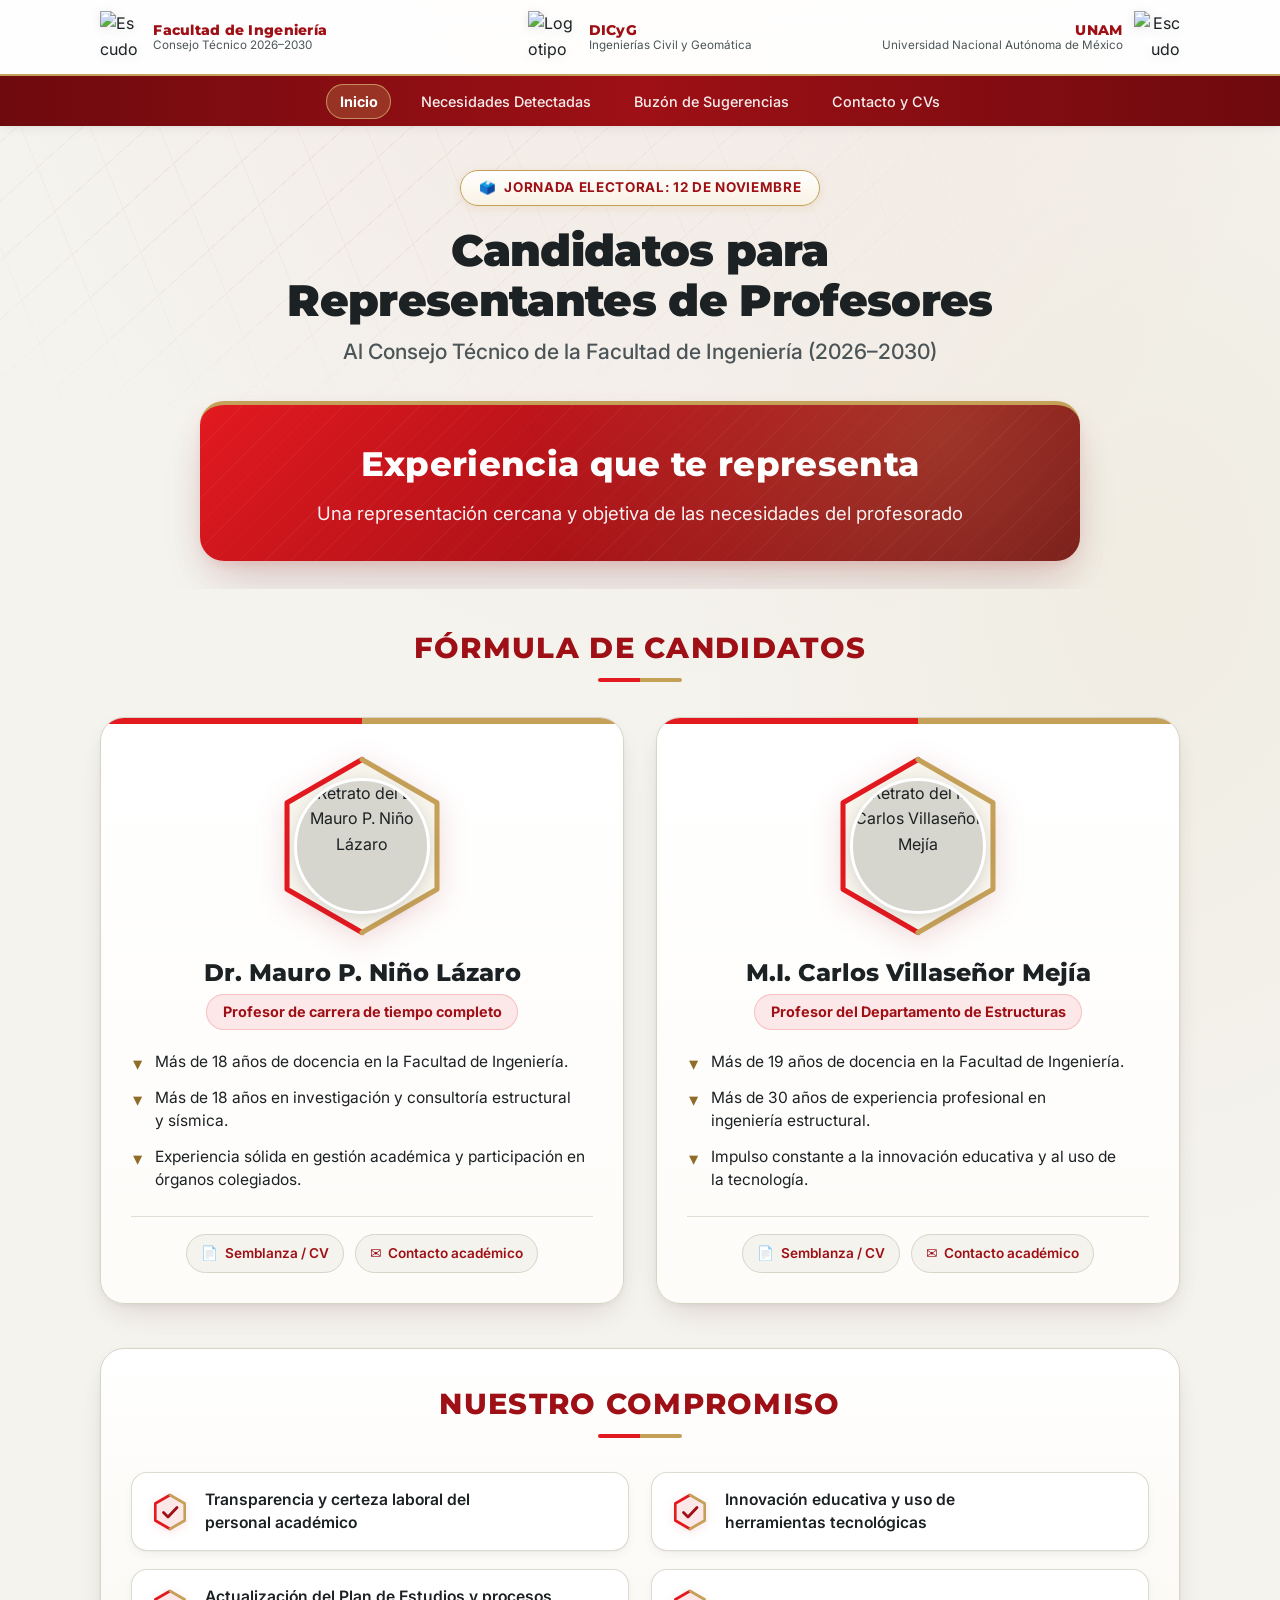
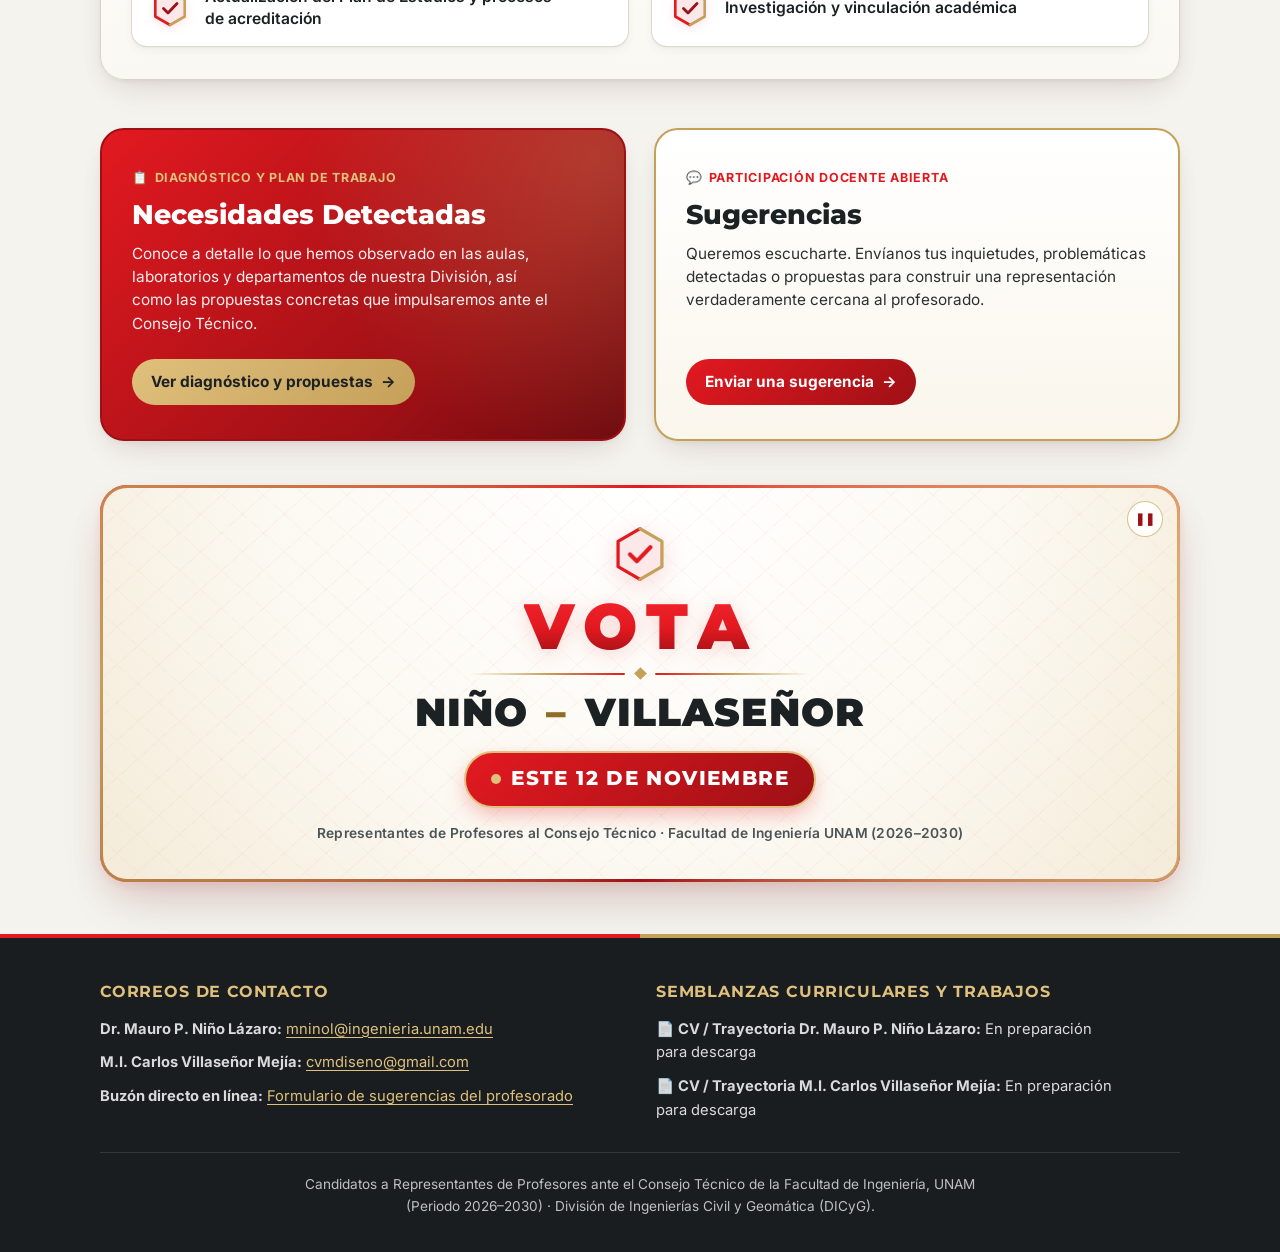
==== commit 1dd84932: "fix(contact): actualizar correos electronicos de los profesores y enlaces directos" ====
--- a/index.html
+++ b/index.html
@@ -128,11 +128,11 @@
           </ul>
 
           <div class="candidate-links">
-            <!-- Reemplazar href cuando se cuente con el archivo PDF del CV y el correo definitivo -->
+            <!-- Reemplazar href cuando se cuente con el archivo PDF del CV -->
             <a href="#contacto" class="chip-link">
               <span aria-hidden="true">📄</span> Semblanza / CV
             </a>
-            <a href="#contacto" class="chip-link">
+            <a href="mailto:mninol@ingenieria.unam.edu" class="chip-link" title="Enviar correo al Dr. Mauro P. Niño Lázaro">
               <span aria-hidden="true">✉️</span> Contacto académico
             </a>
           </div>
@@ -164,11 +164,11 @@
           </ul>
 
           <div class="candidate-links">
-            <!-- Reemplazar href cuando se cuente con el archivo PDF del CV y el correo definitivo -->
+            <!-- Reemplazar href cuando se cuente con el archivo PDF del CV -->
             <a href="#contacto" class="chip-link">
               <span aria-hidden="true">📄</span> Semblanza / CV
             </a>
-            <a href="#contacto" class="chip-link">
+            <a href="mailto:cvmdiseno@gmail.com" class="chip-link" title="Enviar correo al M.I. Carlos Villaseñor Mejía">
               <span aria-hidden="true">✉️</span> Contacto académico
             </a>
           </div>
@@ -330,15 +330,14 @@
       <div class="footer-grid">
         <div class="footer-col">
           <h3>Correos de Contacto</h3>
-          <!-- INSTRUCCIÓN: Reemplaza los correos provisionales por los oficiales cuando los tengas -->
           <ul class="footer-contact-list">
             <li>
               <strong>Dr. Mauro P. Niño Lázaro:</strong>
-              <span>(Correo de contacto próximamente)</span>
+              <a href="mailto:mninol@ingenieria.unam.edu">mninol@ingenieria.unam.edu</a>
             </li>
             <li>
               <strong>M.I. Carlos Villaseñor Mejía:</strong>
-              <span>(Correo de contacto próximamente)</span>
+              <a href="mailto:cvmdiseno@gmail.com">cvmdiseno@gmail.com</a>
             </li>
             <li>
               <strong>Buzón directo en línea:</strong>
